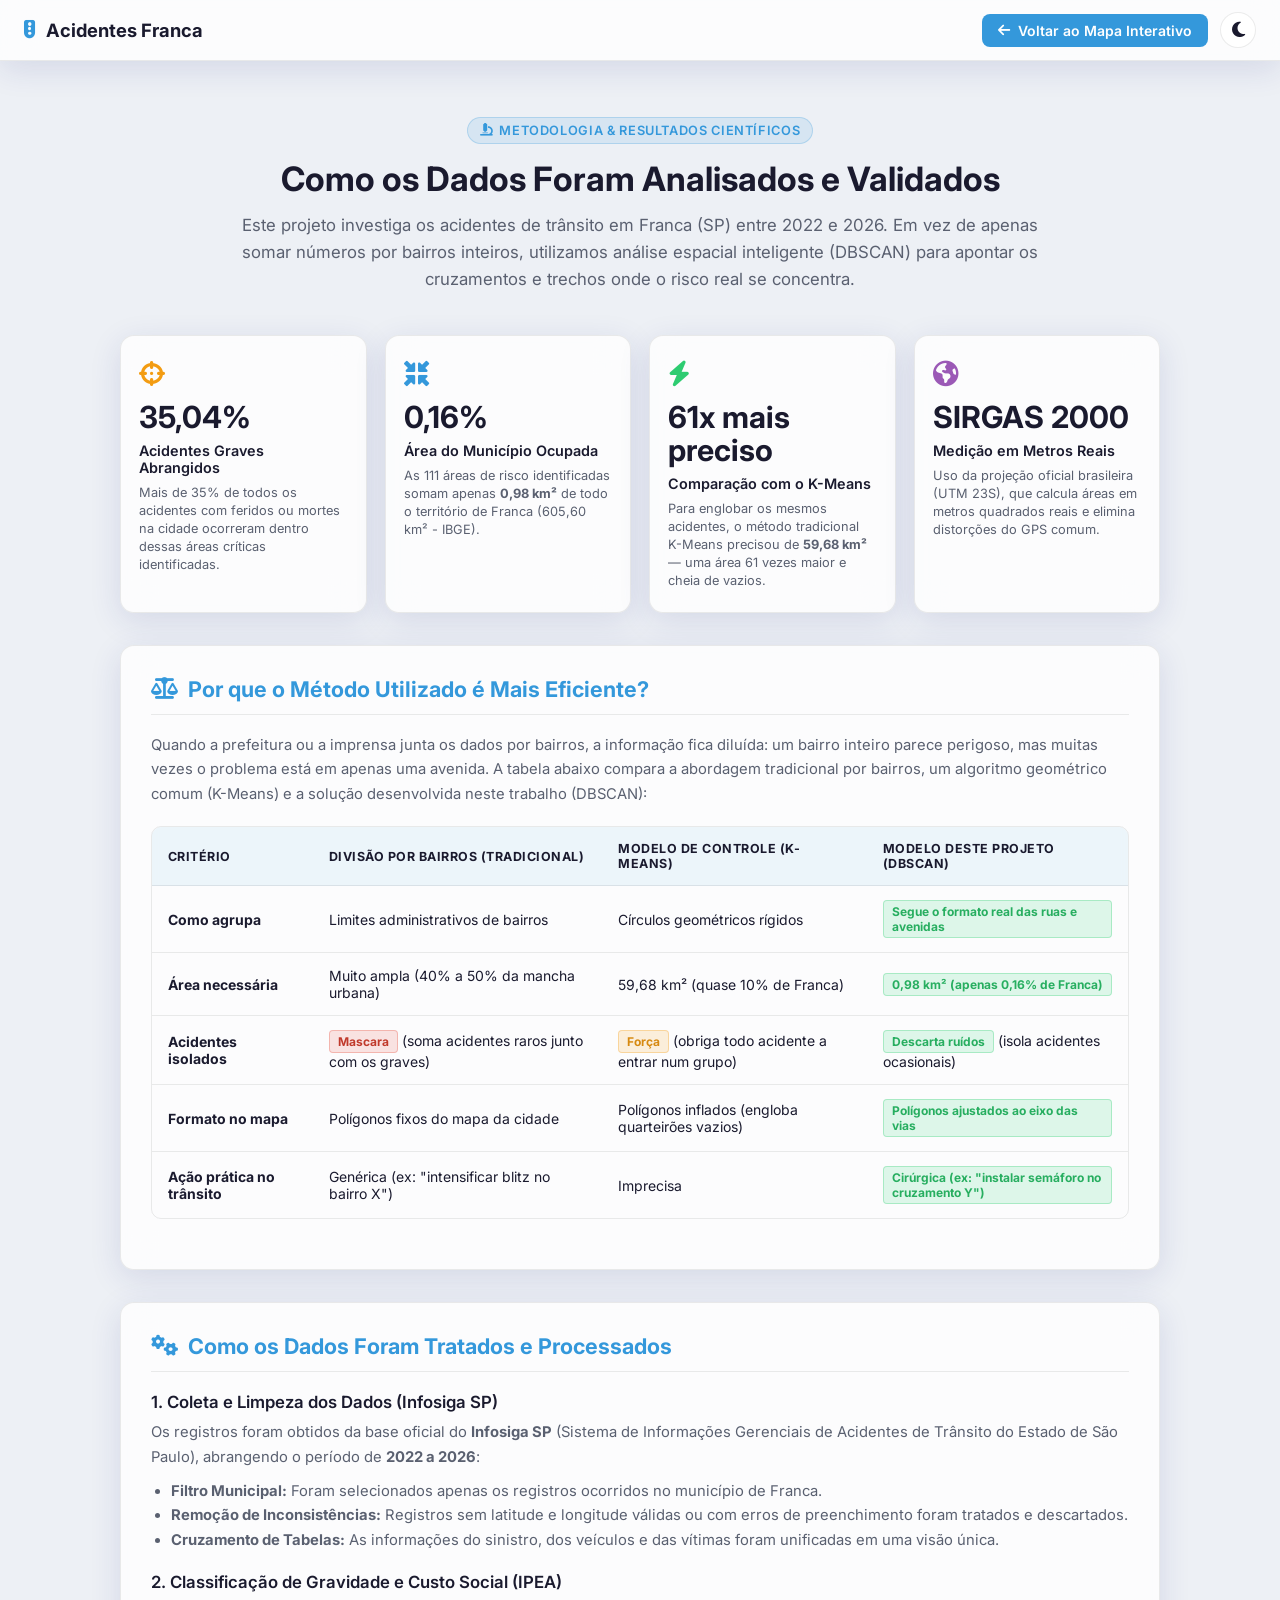
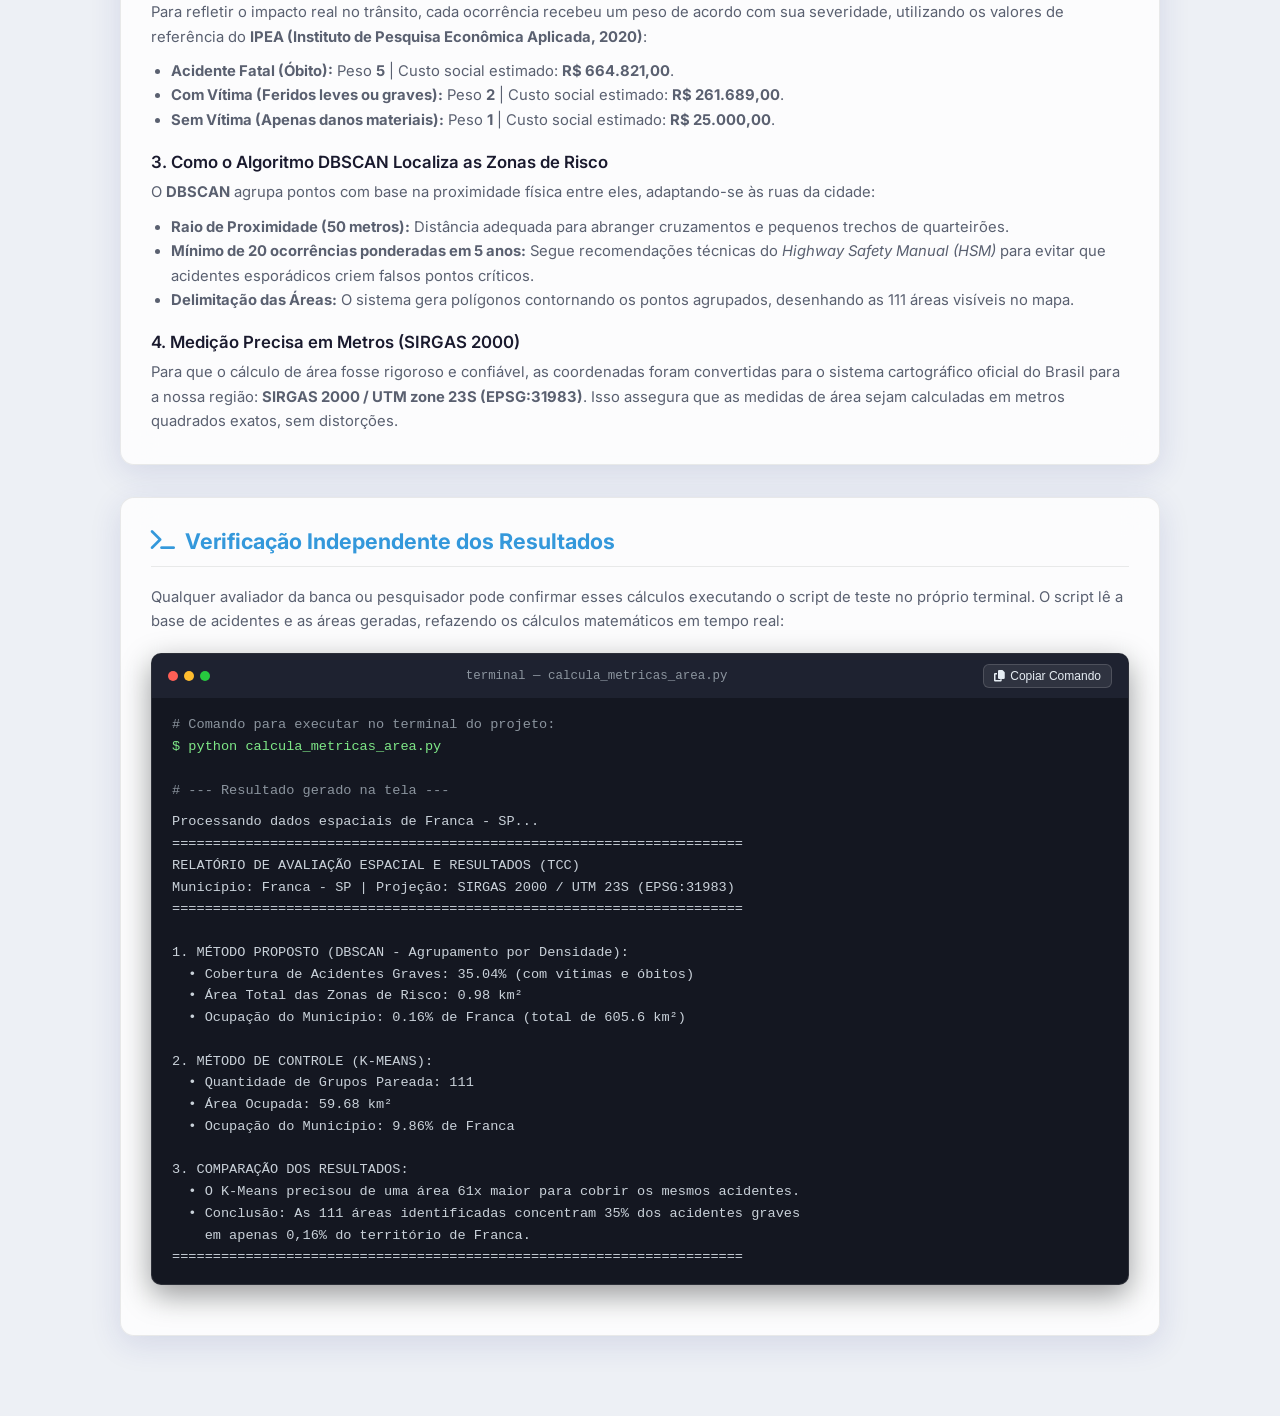
==== metodologia.html @ 02620027 "feat: plataforma completa de mapa de acidentes, metodologia e analise espacial" ====
<!DOCTYPE html>
<html lang="pt-BR" data-theme="light">
<head>
    <meta charset="UTF-8">
    <meta name="viewport" content="width=device-width, initial-scale=1.0">
    <meta name="description" content="Metodologia Científica e Resultados da Plataforma de Mapeamento de Acidentes de Trânsito em Franca, SP.">
    <title>Metodologia & Resultados – Mapa de Acidentes de Franca</title>

    <!-- Google Fonts -->
    <link rel="preconnect" href="https://fonts.googleapis.com">
    <link rel="preconnect" href="https://fonts.gstatic.com" crossorigin>
    <link href="https://fonts.googleapis.com/css2?family=Inter:wght@400;600;700&display=swap" rel="stylesheet">

    <!-- FontAwesome Icons -->
    <link rel="stylesheet" href="https://cdnjs.cloudflare.com/ajax/libs/font-awesome/6.4.0/css/all.min.css">

    <!-- App styles -->
    <link rel="stylesheet" href="style.css">
</head>
<body class="page-metodologia">

    <!-- Navegação Superior -->
    <header class="metodologia-nav">
        <a href="index.html" class="nav-brand">
            <i class="fas fa-traffic-light"></i>
            <span>Acidentes Franca</span>
        </a>

        <div class="nav-actions">
            <a href="index.html" class="btn-nav-voltar">
                <i class="fas fa-arrow-left"></i> Voltar ao Mapa Interativo
            </a>
            <button id="theme-toggle" aria-label="Alternar tema claro/escuro" title="Alternar tema">
                <i class="fas fa-moon" id="theme-icon"></i>
            </button>
        </div>
    </header>

    <!-- Conteúdo Principal -->
    <main class="metodologia-container">

        <!-- Hero -->
        <section class="metodologia-hero">
            <div class="badge">
                <i class="fas fa-microscope"></i> Metodologia & Resultados Científicos
            </div>
            <h1>Como os Dados Foram Analisados e Validados</h1>
            <p>
                Este projeto investiga os acidentes de trânsito em Franca (SP) entre 2022 e 2026. 
                Em vez de apenas somar números por bairros inteiros, utilizamos análise espacial inteligente (DBSCAN) 
                para apontar os cruzamentos e trechos onde o risco real se concentra.
            </p>
        </section>

        <!-- Indicadores Chave (KPI Cards) -->
        <section class="kpi-grid">
            <div class="kpi-card cobertura">
                <div class="kpi-icon"><i class="fas fa-crosshairs"></i></div>
                <div class="kpi-valor">35,04%</div>
                <div class="kpi-rotulo">Acidentes Graves Abrangidos</div>
                <div class="kpi-desc">
                    Mais de 35% de todos os acidentes com feridos ou mortes na cidade ocorreram dentro dessas áreas críticas identificadas.
                </div>
            </div>

            <div class="kpi-card area">
                <div class="kpi-icon"><i class="fas fa-compress-arrows-alt"></i></div>
                <div class="kpi-valor">0,16%</div>
                <div class="kpi-rotulo">Área do Município Ocupada</div>
                <div class="kpi-desc">
                    As 111 áreas de risco identificadas somam apenas <strong>0,98 km²</strong> de todo o território de Franca (605,60 km² - IBGE).
                </div>
            </div>

            <div class="kpi-card fator">
                <div class="kpi-icon"><i class="fas fa-bolt"></i></div>
                <div class="kpi-valor">61x mais preciso</div>
                <div class="kpi-rotulo">Comparação com o K-Means</div>
                <div class="kpi-desc">
                    Para englobar os mesmos acidentes, o método tradicional K-Means precisou de <strong>59,68 km²</strong> — uma área 61 vezes maior e cheia de vazios.
                </div>
            </div>

            <div class="kpi-card datum">
                <div class="kpi-icon"><i class="fas fa-globe-americas"></i></div>
                <div class="kpi-valor">SIRGAS 2000</div>
                <div class="kpi-rotulo">Medição em Metros Reais</div>
                <div class="kpi-desc">
                    Uso da projeção oficial brasileira (UTM 23S), que calcula áreas em metros quadrados reais e elimina distorções do GPS comum.
                </div>
            </div>
        </section>

        <!-- Tabela Comparativa de Abordagens -->
        <section class="secao-conteudo">
            <h2><i class="fas fa-balance-scale"></i> Por que o Método Utilizado é Mais Eficiente?</h2>
            <p>
                Quando a prefeitura ou a imprensa junta os dados por bairros, a informação fica diluída: um bairro inteiro parece perigoso, 
                mas muitas vezes o problema está em apenas uma avenida. A tabela abaixo compara a abordagem tradicional por bairros, 
                um algoritmo geométrico comum (K-Means) e a solução desenvolvida neste trabalho (DBSCAN):
            </p>

            <div class="tabela-wrapper">
                <table class="tabela-cientifica">
                    <thead>
                        <tr>
                            <th>Critério</th>
                            <th>Divisão por Bairros (Tradicional)</th>
                            <th>Modelo de Controle (K-Means)</th>
                            <th>Modelo Deste Projeto (DBSCAN)</th>
                        </tr>
                    </thead>
                    <tbody>
                        <tr>
                            <td><strong>Como agrupa</strong></td>
                            <td>Limites administrativos de bairros</td>
                            <td>Círculos geométricos rígidos</td>
                            <td><span class="tag-destaque dbscan">Segue o formato real das ruas e avenidas</span></td>
                        </tr>
                        <tr>
                            <td><strong>Área necessária</strong></td>
                            <td>Muito ampla (40% a 50% da mancha urbana)</td>
                            <td>59,68 km² (quase 10% de Franca)</td>
                            <td><span class="tag-destaque dbscan">0,98 km² (apenas 0,16% de Franca)</span></td>
                        </tr>
                        <tr>
                            <td><strong>Acidentes isolados</strong></td>
                            <td><span class="tag-destaque bairros">Mascara</span> (soma acidentes raros junto com os graves)</td>
                            <td><span class="tag-destaque kmeans">Força</span> (obriga todo acidente a entrar num grupo)</td>
                            <td><span class="tag-destaque dbscan">Descarta ruídos</span> (isola acidentes ocasionais)</td>
                        </tr>
                        <tr>
                            <td><strong>Formato no mapa</strong></td>
                            <td>Polígonos fixos do mapa da cidade</td>
                            <td>Polígonos inflados (engloba quarteirões vazios)</td>
                            <td><span class="tag-destaque dbscan">Polígonos ajustados ao eixo das vias</span></td>
                        </tr>
                        <tr>
                            <td><strong>Ação prática no trânsito</strong></td>
                            <td>Genérica (ex: "intensificar blitz no bairro X")</td>
                            <td>Imprecisa</td>
                            <td><span class="tag-destaque dbscan">Cirúrgica (ex: "instalar semáforo no cruzamento Y")</span></td>
                        </tr>
                    </tbody>
                </table>
            </div>
        </section>

        <!-- Detalhamento das Etapas Metodológicas -->
        <section class="secao-conteudo">
            <h2><i class="fas fa-cogs"></i> Como os Dados Foram Tratados e Processados</h2>

            <h3>1. Coleta e Limpeza dos Dados (Infosiga SP)</h3>
            <p>
                Os registros foram obtidos da base oficial do <strong>Infosiga SP</strong> (Sistema de Informações Gerenciais de Acidentes de Trânsito do Estado de São Paulo), 
                abrangendo o período de <strong>2022 a 2026</strong>:
            </p>
            <ul>
                <li><strong>Filtro Municipal:</strong> Foram selecionados apenas os registros ocorridos no município de Franca.</li>
                <li><strong>Remoção de Inconsistências:</strong> Registros sem latitude e longitude válidas ou com erros de preenchimento foram tratados e descartados.</li>
                <li><strong>Cruzamento de Tabelas:</strong> As informações do sinistro, dos veículos e das vítimas foram unificadas em uma visão única.</li>
            </ul>

            <h3>2. Classificação de Gravidade e Custo Social (IPEA)</h3>
            <p>
                Para refletir o impacto real no trânsito, cada ocorrência recebeu um peso de acordo com sua severidade, 
                utilizando os valores de referência do <strong>IPEA (Instituto de Pesquisa Econômica Aplicada, 2020)</strong>:
            </p>
            <ul>
                <li><strong>Acidente Fatal (Óbito):</strong> Peso <strong>5</strong> | Custo social estimado: <strong>R$ 664.821,00</strong>.</li>
                <li><strong>Com Vítima (Feridos leves ou graves):</strong> Peso <strong>2</strong> | Custo social estimado: <strong>R$ 261.689,00</strong>.</li>
                <li><strong>Sem Vítima (Apenas danos materiais):</strong> Peso <strong>1</strong> | Custo social estimado: <strong>R$ 25.000,00</strong>.</li>
            </ul>

            <h3>3. Como o Algoritmo DBSCAN Localiza as Zonas de Risco</h3>
            <p>
                O <strong>DBSCAN</strong> agrupa pontos com base na proximidade física entre eles, adaptando-se às ruas da cidade:
            </p>
            <ul>
                <li><strong>Raio de Proximidade (50 metros):</strong> Distância adequada para abranger cruzamentos e pequenos trechos de quarteirões.</li>
                <li><strong>Mínimo de 20 ocorrências ponderadas em 5 anos:</strong> Segue recomendações técnicas do <em>Highway Safety Manual (HSM)</em> para evitar que acidentes esporádicos criem falsos pontos críticos.</li>
                <li><strong>Delimitação das Áreas:</strong> O sistema gera polígonos contornando os pontos agrupados, desenhando as 111 áreas visíveis no mapa.</li>
            </ul>

            <h3>4. Medição Precisa em Metros (SIRGAS 2000)</h3>
            <p>
                Para que o cálculo de área fosse rigoroso e confiável, as coordenadas foram convertidas para o sistema cartográfico 
                oficial do Brasil para a nossa região: <strong>SIRGAS 2000 / UTM zone 23S (EPSG:31983)</strong>. 
                Isso assegura que as medidas de área sejam calculadas em metros quadrados exatos, sem distorções.
            </p>
        </section>

        <!-- Reprodutibilidade Científica e Terminal -->
        <section class="secao-conteudo">
            <h2><i class="fas fa-terminal"></i> Verificação Independente dos Resultados</h2>
            <p>
                Qualquer avaliador da banca ou pesquisador pode confirmar esses cálculos executando o script de teste no próprio terminal. 
                O script lê a base de acidentes e as áreas geradas, refazendo os cálculos matemáticos em tempo real:
            </p>

            <div class="terminal-card">
                <div class="terminal-header">
                    <div class="terminal-dots">
                        <span class="dot-red"></span>
                        <span class="dot-yellow"></span>
                        <span class="dot-green"></span>
                    </div>
                    <div class="terminal-title">terminal — calcula_metricas_area.py</div>
                    <button class="btn-copiar-terminal" onclick="copiarComando()">
                        <i class="fas fa-copy"></i> Copiar Comando
                    </button>
                </div>
                <div class="terminal-body">
                    <span class="comment"># Comando para executar no terminal do projeto:</span><br>
                    <span>$ python calcula_metricas_area.py</span><br><br>
                    <span class="comment"># --- Resultado gerado na tela ---</span><br>
                    <div class="output">
                        Processando dados espaciais de Franca - SP...<br>
                        ======================================================================<br>
                        RELATÓRIO DE AVALIAÇÃO ESPACIAL E RESULTADOS (TCC)<br>
                        Município: Franca - SP | Projeção: SIRGAS 2000 / UTM 23S (EPSG:31983)<br>
                        ======================================================================<br><br>
                        1. MÉTODO PROPOSTO (DBSCAN - Agrupamento por Densidade):<br>
                        &nbsp;&nbsp;• Cobertura de Acidentes Graves: 35.04% (com vítimas e óbitos)<br>
                        &nbsp;&nbsp;• Área Total das Zonas de Risco: 0.98 km²<br>
                        &nbsp;&nbsp;• Ocupação do Município: 0.16% de Franca (total de 605.6 km²)<br><br>
                        2. MÉTODO DE CONTROLE (K-MEANS):<br>
                        &nbsp;&nbsp;• Quantidade de Grupos Pareada: 111<br>
                        &nbsp;&nbsp;• Área Ocupada: 59.68 km²<br>
                        &nbsp;&nbsp;• Ocupação do Município: 9.86% de Franca<br><br>
                        3. COMPARAÇÃO DOS RESULTADOS:<br>
                        &nbsp;&nbsp;• O K-Means precisou de uma área 61x maior para cobrir os mesmos acidentes.<br>
                        &nbsp;&nbsp;• Conclusão: As 111 áreas identificadas concentram 35% dos acidentes graves<br>
                        &nbsp;&nbsp;&nbsp;&nbsp;em apenas 0,16% do território de Franca.<br>
                        ======================================================================
                    </div>
                </div>
            </div>
        </section>

    </main>

    <script>
        // Sincronização e alternância de Tema (Claro / Escuro)
        const html = document.documentElement;
        const btnTema = document.getElementById('theme-toggle');
        const themeIcon = document.getElementById('theme-icon');

        const aplicarTema = (tema) => {
            html.setAttribute('data-theme', tema);
            if (themeIcon) {
                themeIcon.className = (tema === 'dark') ? 'fas fa-sun' : 'fas fa-moon';
            }
        };

        const temaSalvo = localStorage.getItem('theme') || 'light';
        aplicarTema(temaSalvo);

        btnTema.addEventListener('click', () => {
            const estavaDark = html.getAttribute('data-theme') === 'dark';
            const novoTema = estavaDark ? 'light' : 'dark';
            localStorage.setItem('theme', novoTema);
            aplicarTema(novoTema);
        });

        // Copiar comando do terminal
        function copiarComando() {
            const comando = 'python calcula_metricas_area.py';
            navigator.clipboard.writeText(comando).then(() => {
                const btn = document.querySelector('.btn-copiar-terminal');
                btn.innerHTML = '<i class="fas fa-check"></i> Copiado!';
                setTimeout(() => {
                    btn.innerHTML = '<i class="fas fa-copy"></i> Copiar Comando';
                }, 2000);
            });
        }
    </script>
</body>
</html>
---- style.css ----
/* =========================================================
   Mapa de Acidentes – Franca, SP | TCC
   Design: Glassmorphism + Tema Claro/Escuro + Responsivo
   ========================================================= */

/* ------- Google Font Import ------- */
@import url('https://fonts.googleapis.com/css2?family=Inter:wght@400;600;700&display=swap');

/* ------- Reset ------- */
*, *::before, *::after {
    margin: 0;
    padding: 0;
    box-sizing: border-box;
}

/* ------- Design Tokens (Tema Claro) ------- */
:root {
    --bg:          #edf0f5;
    --panel-bg:    rgba(255, 255, 255, 0.80);
    --panel-blur:  16px;
    --text:        #1a1a2e;
    --text-muted:  #5a6070;
    --primary:     #3498db;
    --primary-dk:  #2176ae;
    --fatal:       #e74c3c;
    --vitima:      #f39c12;
    --sem:         #2ecc71;
    --border:      rgba(0, 0, 0, 0.08);
    --shadow:      0 8px 32px rgba(31, 38, 135, 0.12);
    --radius:      14px;
    --transition:  0.3s ease;
}

/* ------- Tema Escuro ------- */
[data-theme="dark"] {
    --bg:         #0f1117;
    --panel-bg:   rgba(22, 24, 35, 0.85);
    --text:       #e8eaf6;
    --text-muted: #9ea3b0;
    --primary:    #4fa3e0;
    --primary-dk: #3498db;
    --border:     rgba(255, 255, 255, 0.08);
    --shadow:     0 8px 32px rgba(0, 0, 0, 0.5);
}

/* ------- Body ------- */
body {
    background: var(--bg);
    color: var(--text);
    font-family: 'Inter', Arial, sans-serif;
    transition: background var(--transition), color var(--transition);
    height: 100dvh;
    overflow: hidden;
}

/* ------- Layout Principal ------- */
.container {
    display: flex;
    height: 100dvh;
    width: 100vw;
    overflow: hidden;
}

/* =========================================================
   PAINEL LATERAL (Glassmorphism)
   ========================================================= */
.painel-filtros {
    width: 300px;
    min-width: 300px;
    background: var(--panel-bg);
    backdrop-filter: blur(var(--panel-blur));
    -webkit-backdrop-filter: blur(var(--panel-blur));
    border-right: 1px solid var(--border);
    box-shadow: var(--shadow);
    padding: 20px 16px;
    display: flex;
    flex-direction: column;
    gap: 14px;
    overflow-y: auto;
    z-index: 1000;
    transition: all var(--transition);
}

.painel-filtros.collapsed {
    margin-left: -300px;
    visibility: hidden;
}

/* Botão Hamburguer flutuante */
.btn-hamburger {
    position: absolute;
    top: 15px;
    left: 315px;
    z-index: 1001;
    background: var(--primary);
    color: #ffffff;
    border: none;
    border-radius: 50%;
    width: 48px;
    height: 48px;
    font-size: 1.25rem;
    cursor: pointer;
    display: flex;
    align-items: center;
    justify-content: center;
    box-shadow: 0 4px 12px rgba(52, 152, 219, 0.4);
    transition: all var(--transition);
}

.btn-hamburger:hover {
    background: var(--primary-dk);
    color: #ffffff;
    transform: scale(1.1);
}

.painel-filtros.collapsed + .btn-hamburger {
    left: 15px;
}

/* Scrollbar fina no painel */
.painel-filtros::-webkit-scrollbar { width: 4px; }
.painel-filtros::-webkit-scrollbar-track { background: transparent; }
.painel-filtros::-webkit-scrollbar-thumb { background: var(--primary); border-radius: 2px; }

/* ------- Cabeçalho do painel ------- */
.painel-header {
    display: flex;
    align-items: center;
    justify-content: space-between;
    margin-bottom: 4px;
}

.painel-titulo {
    font-size: 1rem;
    font-weight: 700;
    color: var(--text);
    line-height: 1.3;
}

#theme-toggle {
    background: var(--panel-bg);
    color: var(--text);
    border: 1px solid var(--border);
    border-radius: 50%;
    width: 36px;
    height: 36px;
    font-size: 1.1rem;
    cursor: pointer;
    display: flex;
    align-items: center;
    justify-content: center;
    transition: background var(--transition), color var(--transition), transform 0.2s;
    flex-shrink: 0;
}
#theme-toggle:hover { transform: scale(1.12); }

/* ------- Título de seção ------- */
.painel-filtros h2 {
    font-size: 0.75rem;
    font-weight: 700;
    letter-spacing: 0.08em;
    text-transform: uppercase;
    color: var(--primary);
    border-bottom: 2px solid var(--primary);
    padding-bottom: 6px;
}

/* ------- Grupos de filtro ------- */
.grupo-filtro {
    display: flex;
    flex-direction: column;
    gap: 5px;
}

.grupo-filtro label {
    font-weight: 600;
    font-size: 0.875rem; /* Aumentado para melhor legibilidade */
    color: var(--text-muted);
}

.grupo-filtro select {
    padding: 8px 10px;
    border: 1.5px solid var(--border);
    border-radius: 8px;
    font-size: 0.9rem;
    background: var(--panel-bg);
    color: var(--text);
    appearance: none;
    background-image: url("data:image/svg+xml,%3Csvg xmlns='http://www.w3.org/2000/svg' width='12' height='12' viewBox='0 0 12 12'%3E%3Cpath fill='%233498db' d='M6 8L1 3h10z'/%3E%3C/svg%3E");
    background-repeat: no-repeat;
    background-position: right 10px center;
    padding-right: 28px;
    cursor: pointer;
    transition: border-color var(--transition), box-shadow var(--transition);
}
.grupo-filtro select:focus {
    outline: none;
    border-color: var(--primary);
    box-shadow: 0 0 0 3px rgba(52, 152, 219, 0.2);
}

/* Label com checkbox */
.label-checkbox {
    display: flex;
    align-items: center;
    gap: 8px;
    font-weight: 600;
    font-size: 0.85rem;
    color: var(--text-muted);
    cursor: pointer;
}
.label-checkbox input[type="checkbox"] {
    width: 16px;
    height: 16px;
    accent-color: var(--primary);
    cursor: pointer;
}

/* ------- Botões de Ação ------- */
.acoes-filtros {
    display: flex;
    gap: 8px;
    margin-top: 4px;
}

#btn-aplicar-filtros {
    flex: 2;
    background: linear-gradient(135deg, var(--primary), var(--primary-dk));
    color: #fff;
    border: none;
    padding: 11px;
    font-size: 0.9rem;
    font-weight: 700;
    border-radius: 8px;
    cursor: pointer;
    letter-spacing: 0.03em;
    box-shadow: 0 4px 12px rgba(52, 152, 219, 0.35);
    transition: opacity var(--transition), transform 0.15s;
    display: flex;
    align-items: center;
    justify-content: center;
    gap: 6px;
}
#btn-aplicar-filtros:hover  { opacity: 0.92; }
#btn-aplicar-filtros:active { transform: scale(0.97); }

.btn-secundario {
    flex: 1;
    background: transparent;
    color: var(--text);
    border: 1.5px solid var(--border);
    padding: 11px;
    font-size: 0.85rem;
    font-weight: 600;
    border-radius: 8px;
    cursor: pointer;
    transition: all var(--transition);
    display: flex;
    align-items: center;
    justify-content: center;
    gap: 6px;
}
.btn-secundario:hover {
    background: var(--border);
}
.btn-secundario:active { transform: scale(0.97); }

.btn-exportar {
    width: 100%;
    margin-top: -5px;
    font-size: 0.85rem;
}

/* ------- Botão Texto (Header) ------- */
.header-actions {
    display: flex;
    justify-content: flex-start;
    margin-top: -5px;
    margin-bottom: 5px;
}

.btn-metodologia {
    background: rgba(52, 152, 219, 0.12);
    color: var(--primary);
    border: 1px solid rgba(52, 152, 219, 0.3);
    border-radius: 8px;
    font-size: 0.8rem;
    font-weight: 600;
    text-decoration: none;
    display: inline-flex;
    align-items: center;
    gap: 6px;
    padding: 6px 12px;
    transition: all var(--transition);
}
.btn-metodologia:hover {
    background: var(--primary);
    color: #ffffff;
    transform: translateY(-1px);
    box-shadow: 0 4px 12px rgba(52, 152, 219, 0.3);
}

/* ------- Contador e Métricas ------- */
.contador {
    text-align: center;
    font-size: 0.8rem;
    color: var(--text-muted);
    background: var(--border);
    border-radius: 6px;
    padding: 6px;
}

.spacer {
    flex-grow: 1;
}

.metricas-discretas {
    font-size: 0.7rem;
    text-align: center;
    opacity: 0.4;
    font-weight: 400;
    margin-top: 10px;
    padding-top: 10px;
    border-top: 1px dashed var(--border);
    color: var(--text-muted);
}

/* ------- Gráfico ------- */
#chart-container {
    width: 100%;
    padding: 6px 0 0;
    flex-shrink: 0;
}

/* =========================================================
   TILES DO MAPA – filtro escuro via CSS (sem API key)
   Inverte as cores do OSM e aplica rotação de matiz para
   criar um mapa de fundo escuro de forma gratuita.
   ========================================================= */
.tile-escuro {
    filter: invert(100%) hue-rotate(180deg) brightness(90%) contrast(88%) saturate(0.8);
}

/* Mapa */
#mapa {
    flex: 1;
    height: 100%;
    z-index: 1;
}

/* =========================================================
   POPUP CUSTOMIZADO (Infosiga style)
   O conteúdo do popup usa cores inline explícitas no JS.
   Aqui garantimos que o wrapper do Leaflet não sobreponha.
   ========================================================= */
.custom-popup-infosiga .leaflet-popup-content-wrapper {
    padding: 0;
    overflow: hidden;
    border-radius: 12px;
    box-shadow: 0 8px 24px rgba(0,0,0,0.18);
    background: transparent;  /* deixa o div interno controlar a cor */
    border: none;
}

.custom-popup-infosiga .leaflet-popup-content {
    margin: 0;
    line-height: 1.5;
}

/* Seta do popup – tema claro */
.custom-popup-infosiga .leaflet-popup-tip {
    background: #ffffff;
}

/* Seta do popup – tema escuro */
[data-theme="dark"] .custom-popup-infosiga .leaflet-popup-tip {
    background: #1e2030;
}

/* Botão X de fechar popup */
.custom-popup-infosiga .leaflet-popup-close-button {
    color: #fff !important;
    font-size: 18px;
    right: 6px !important;
    top: 6px !important;
}

/* =========================================================
   PÁGINA DEDICADA: METODOLOGIA & BENCHMARK CIENTÍFICO
   ========================================================= */
body.page-metodologia {
    overflow-y: auto !important;
    height: auto !important;
    min-height: 100vh;
}

.metodologia-nav {
    position: sticky;
    top: 0;
    z-index: 1000;
    background: var(--panel-bg);
    backdrop-filter: blur(var(--panel-blur));
    -webkit-backdrop-filter: blur(var(--panel-blur));
    border-bottom: 1px solid var(--border);
    box-shadow: var(--shadow);
    padding: 12px 24px;
    display: flex;
    align-items: center;
    justify-content: space-between;
}

.nav-brand {
    font-size: 1.15rem;
    font-weight: 700;
    color: var(--text);
    display: flex;
    align-items: center;
    gap: 10px;
    text-decoration: none;
}

.nav-brand i {
    color: var(--primary);
}

.nav-actions {
    display: flex;
    align-items: center;
    gap: 12px;
}

.btn-nav-voltar {
    display: inline-flex;
    align-items: center;
    gap: 8px;
    padding: 8px 16px;
    background: var(--primary);
    color: #ffffff;
    border-radius: 8px;
    font-size: 0.875rem;
    font-weight: 600;
    text-decoration: none;
    transition: all var(--transition);
}

.btn-nav-voltar:hover {
    background: var(--primary-dk);
    transform: translateY(-1px);
    box-shadow: 0 4px 12px rgba(52, 152, 219, 0.35);
}

.metodologia-container {
    max-width: 1080px;
    margin: 0 auto;
    padding: 36px 20px 80px 20px;
    display: flex;
    flex-direction: column;
    gap: 32px;
}

/* Hero */
.metodologia-hero {
    text-align: center;
    padding: 20px 0 10px 0;
}

.metodologia-hero .badge {
    display: inline-flex;
    align-items: center;
    gap: 6px;
    padding: 5px 12px;
    background: rgba(52, 152, 219, 0.12);
    color: var(--primary);
    border: 1px solid rgba(52, 152, 219, 0.25);
    border-radius: 20px;
    font-size: 0.8rem;
    font-weight: 600;
    margin-bottom: 14px;
    text-transform: uppercase;
    letter-spacing: 0.05em;
}

.metodologia-hero h1 {
    font-size: 2.1rem;
    font-weight: 700;
    color: var(--text);
    margin-bottom: 12px;
    line-height: 1.25;
}

.metodologia-hero p {
    font-size: 1.05rem;
    color: var(--text-muted);
    max-width: 800px;
    margin: 0 auto;
    line-height: 1.6;
}

/* Grid de KPIs */
.kpi-grid {
    display: grid;
    grid-template-columns: repeat(auto-fit, minmax(230px, 1fr));
    gap: 18px;
}

.kpi-card {
    background: var(--panel-bg);
    backdrop-filter: blur(var(--panel-blur));
    border: 1px solid var(--border);
    border-radius: var(--radius);
    padding: 22px 18px;
    box-shadow: var(--shadow);
    display: flex;
    flex-direction: column;
    gap: 8px;
    position: relative;
    overflow: hidden;
    transition: transform var(--transition), box-shadow var(--transition);
}

.kpi-card:hover {
    transform: translateY(-3px);
    box-shadow: 0 12px 32px rgba(52, 152, 219, 0.15);
}

.kpi-icon {
    font-size: 1.6rem;
    margin-bottom: 4px;
}

.kpi-card.cobertura .kpi-icon { color: var(--vitima); }
.kpi-card.area .kpi-icon { color: var(--primary); }
.kpi-card.fator .kpi-icon { color: var(--sem); }
.kpi-card.datum .kpi-icon { color: #9b59b6; }

.kpi-valor {
    font-size: 1.9rem;
    font-weight: 700;
    color: var(--text);
    line-height: 1.1;
}

.kpi-rotulo {
    font-size: 0.9rem;
    font-weight: 600;
    color: var(--text);
}

.kpi-desc {
    font-size: 0.8rem;
    color: var(--text-muted);
    line-height: 1.4;
}

/* Seções de Conteúdo */
.secao-conteudo {
    background: var(--panel-bg);
    backdrop-filter: blur(var(--panel-blur));
    border: 1px solid var(--border);
    border-radius: var(--radius);
    padding: 30px;
    box-shadow: var(--shadow);
}

.secao-conteudo h2 {
    font-size: 1.35rem;
    font-weight: 700;
    color: var(--primary);
    margin-bottom: 18px;
    display: flex;
    align-items: center;
    gap: 10px;
    border-bottom: 1px solid var(--border);
    padding-bottom: 12px;
}

.secao-conteudo h3 {
    font-size: 1.05rem;
    font-weight: 600;
    color: var(--text);
    margin-top: 20px;
    margin-bottom: 8px;
}

.secao-conteudo p, .secao-conteudo li {
    font-size: 0.925rem;
    color: var(--text-muted);
    line-height: 1.65;
}

.secao-conteudo ul {
    padding-left: 20px;
    margin: 10px 0;
}

/* Tabela Comparativa */
.tabela-wrapper {
    overflow-x: auto;
    margin: 20px 0;
    border-radius: 10px;
    border: 1px solid var(--border);
}

.tabela-cientifica {
    width: 100%;
    border-collapse: collapse;
    font-size: 0.875rem;
    text-align: left;
}

.tabela-cientifica th, .tabela-cientifica td {
    padding: 14px 16px;
    border-bottom: 1px solid var(--border);
}

.tabela-cientifica th {
    background: rgba(52, 152, 219, 0.08);
    color: var(--text);
    font-weight: 700;
    text-transform: uppercase;
    font-size: 0.78rem;
    letter-spacing: 0.04em;
}

.tabela-cientifica tr:last-child td {
    border-bottom: none;
}

.tabela-cientifica tr:hover td {
    background: rgba(52, 152, 219, 0.04);
}

.tag-destaque {
    display: inline-block;
    padding: 3px 8px;
    border-radius: 4px;
    font-size: 0.75rem;
    font-weight: 700;
}

.tag-destaque.dbscan {
    background: rgba(46, 204, 113, 0.15);
    color: #27ae60;
    border: 1px solid rgba(46, 204, 113, 0.3);
}

.tag-destaque.kmeans {
    background: rgba(243, 156, 18, 0.15);
    color: #d68910;
    border: 1px solid rgba(243, 156, 18, 0.3);
}

.tag-destaque.bairros {
    background: rgba(231, 76, 60, 0.15);
    color: #c0392b;
    border: 1px solid rgba(231, 76, 60, 0.3);
}

/* Terminal de Auditoria */
.terminal-card {
    background: #141721;
    border: 1px solid rgba(255, 255, 255, 0.1);
    border-radius: 10px;
    overflow: hidden;
    margin: 20px 0;
    box-shadow: 0 10px 30px rgba(0, 0, 0, 0.4);
}

.terminal-header {
    background: #1e2230;
    padding: 10px 16px;
    display: flex;
    align-items: center;
    justify-content: space-between;
}

.terminal-dots {
    display: flex;
    gap: 6px;
}

.terminal-dots span {
    width: 10px;
    height: 10px;
    border-radius: 50%;
    display: inline-block;
}

.dot-red { background: #ff5f56; }
.dot-yellow { background: #ffbd2e; }
.dot-green { background: #27c93f; }

.terminal-title {
    font-family: monospace;
    font-size: 0.78rem;
    color: #8b949e;
}

.btn-copiar-terminal {
    background: rgba(255, 255, 255, 0.08);
    border: 1px solid rgba(255, 255, 255, 0.15);
    color: #e6edf3;
    padding: 4px 10px;
    border-radius: 6px;
    font-size: 0.75rem;
    cursor: pointer;
    display: flex;
    align-items: center;
    gap: 5px;
    transition: all 0.2s;
}

.btn-copiar-terminal:hover {
    background: var(--primary);
    border-color: var(--primary);
}

.terminal-body {
    padding: 16px 20px;
    font-family: 'Courier New', Courier, monospace;
    font-size: 0.85rem;
    line-height: 1.6;
    color: #7ee787;
    overflow-x: auto;
}

.terminal-body .comment {
    color: #8b949e;
}

.terminal-body .output {
    color: #c9d1d9;
    margin-top: 10px;
}

/* =========================================================
   RESPONSIVIDADE (Mobile-first)
   ========================================================= */
@media (max-width: 768px) {
    .container {
        flex-direction: column-reverse;
    }

    .painel-filtros {
        width: 100%;
        max-height: 42dvh;
        border-right: none;
        border-top: 1px solid var(--border);
        border-radius: 0;
        overflow-y: auto;
    }

    #mapa {
        flex: 1;
        height: 58dvh;
        width: 100%;
    }
}

/* =========================================================
   TOOLTIP CUSTOMIZADO (Instantâneo)
   ========================================================= */
.tooltip-container {
    position: relative;
    display: inline-block;
}

.tooltip-container .tooltip-text {
    visibility: hidden;
    width: 200px;
    background-color: var(--panel-bg);
    color: var(--text);
    text-align: center;
    border-radius: 8px;
    padding: 8px;
    position: absolute;
    z-index: 1005;
    bottom: 125%;
    left: 50%;
    transform: translateX(-50%);
    opacity: 0;
    transition: opacity 0.1s ease-in-out;
    border: 1px solid var(--border);
    box-shadow: var(--shadow);
    font-size: 0.75rem;
    font-weight: 500;
    backdrop-filter: blur(var(--panel-blur));
    -webkit-backdrop-filter: blur(var(--panel-blur));
    pointer-events: none;
}

/* Seta do tooltip */
.tooltip-container .tooltip-text::after {
    content: "";
    position: absolute;
    top: 100%;
    left: 50%;
    margin-left: -5px;
    border-width: 5px;
    border-style: solid;
    border-color: var(--border) transparent transparent transparent;
}

.tooltip-container:hover .tooltip-text {
    visibility: visible;
    opacity: 1;
}
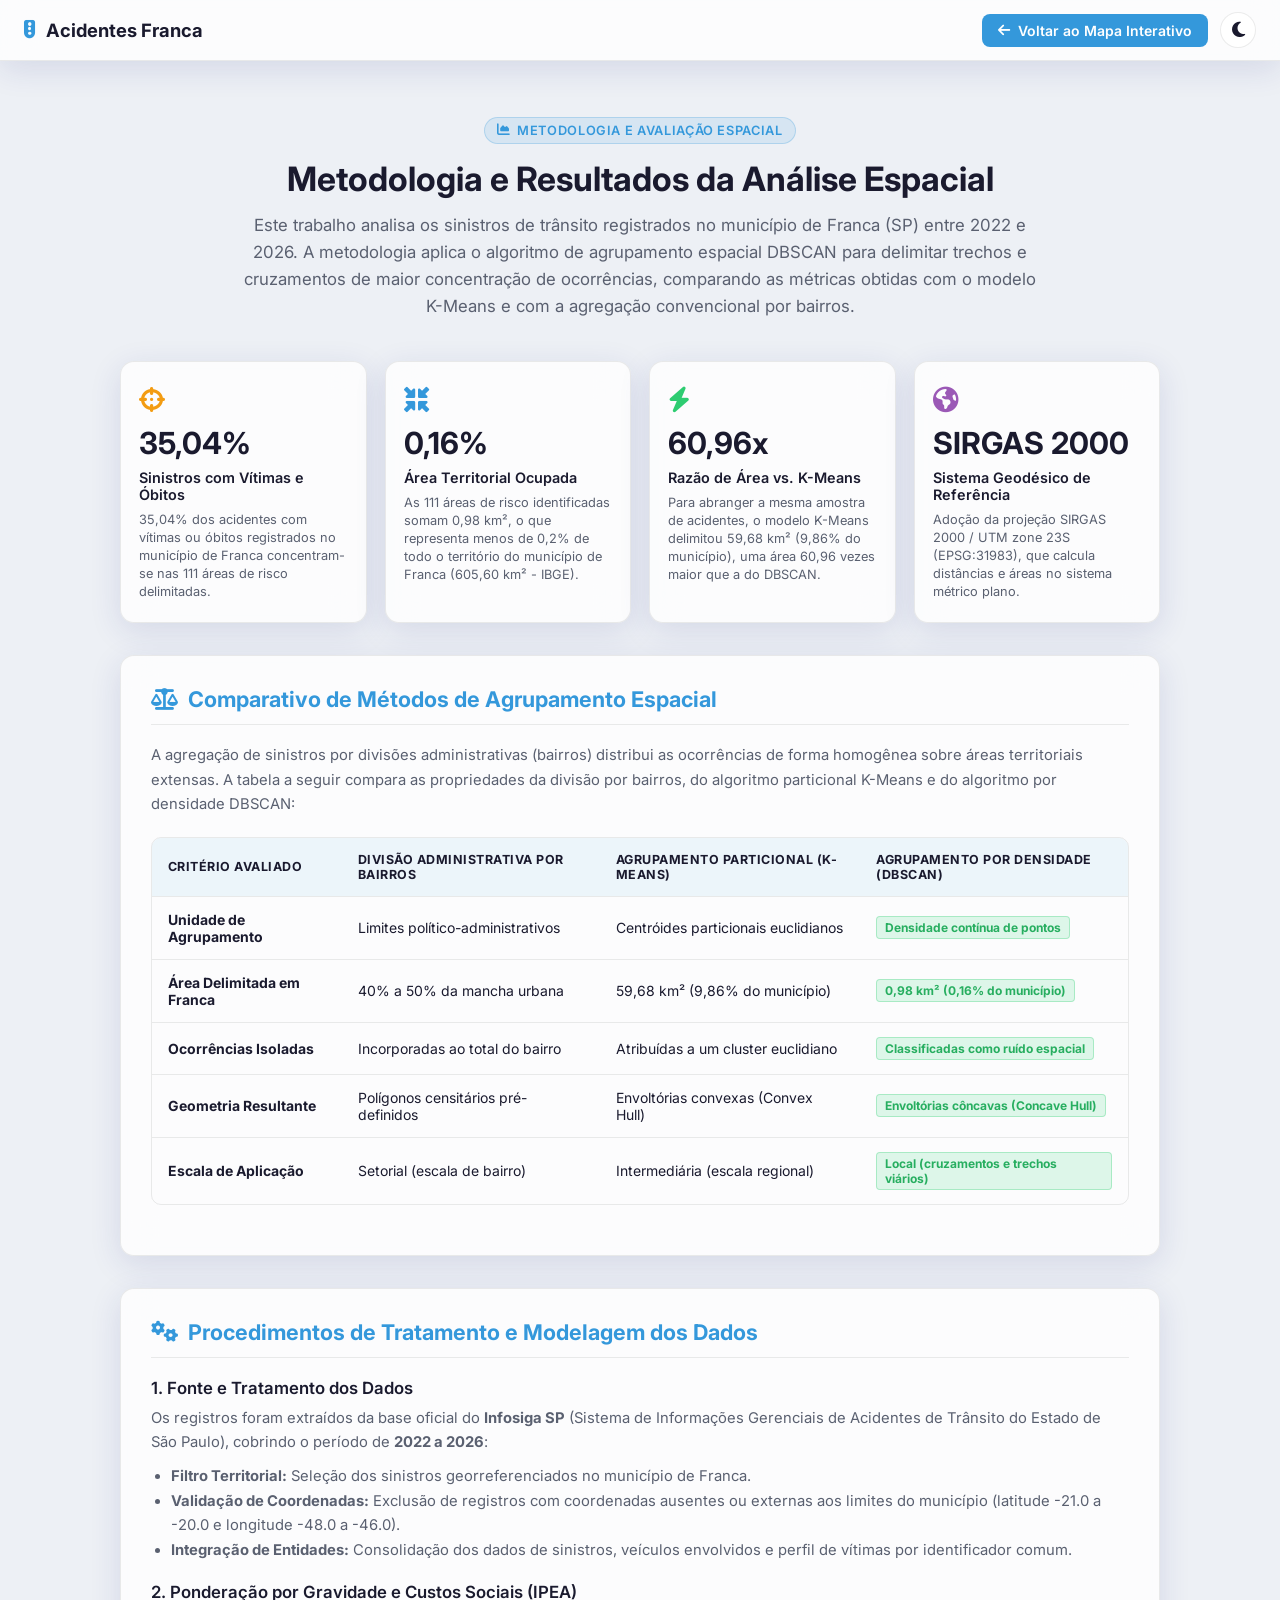
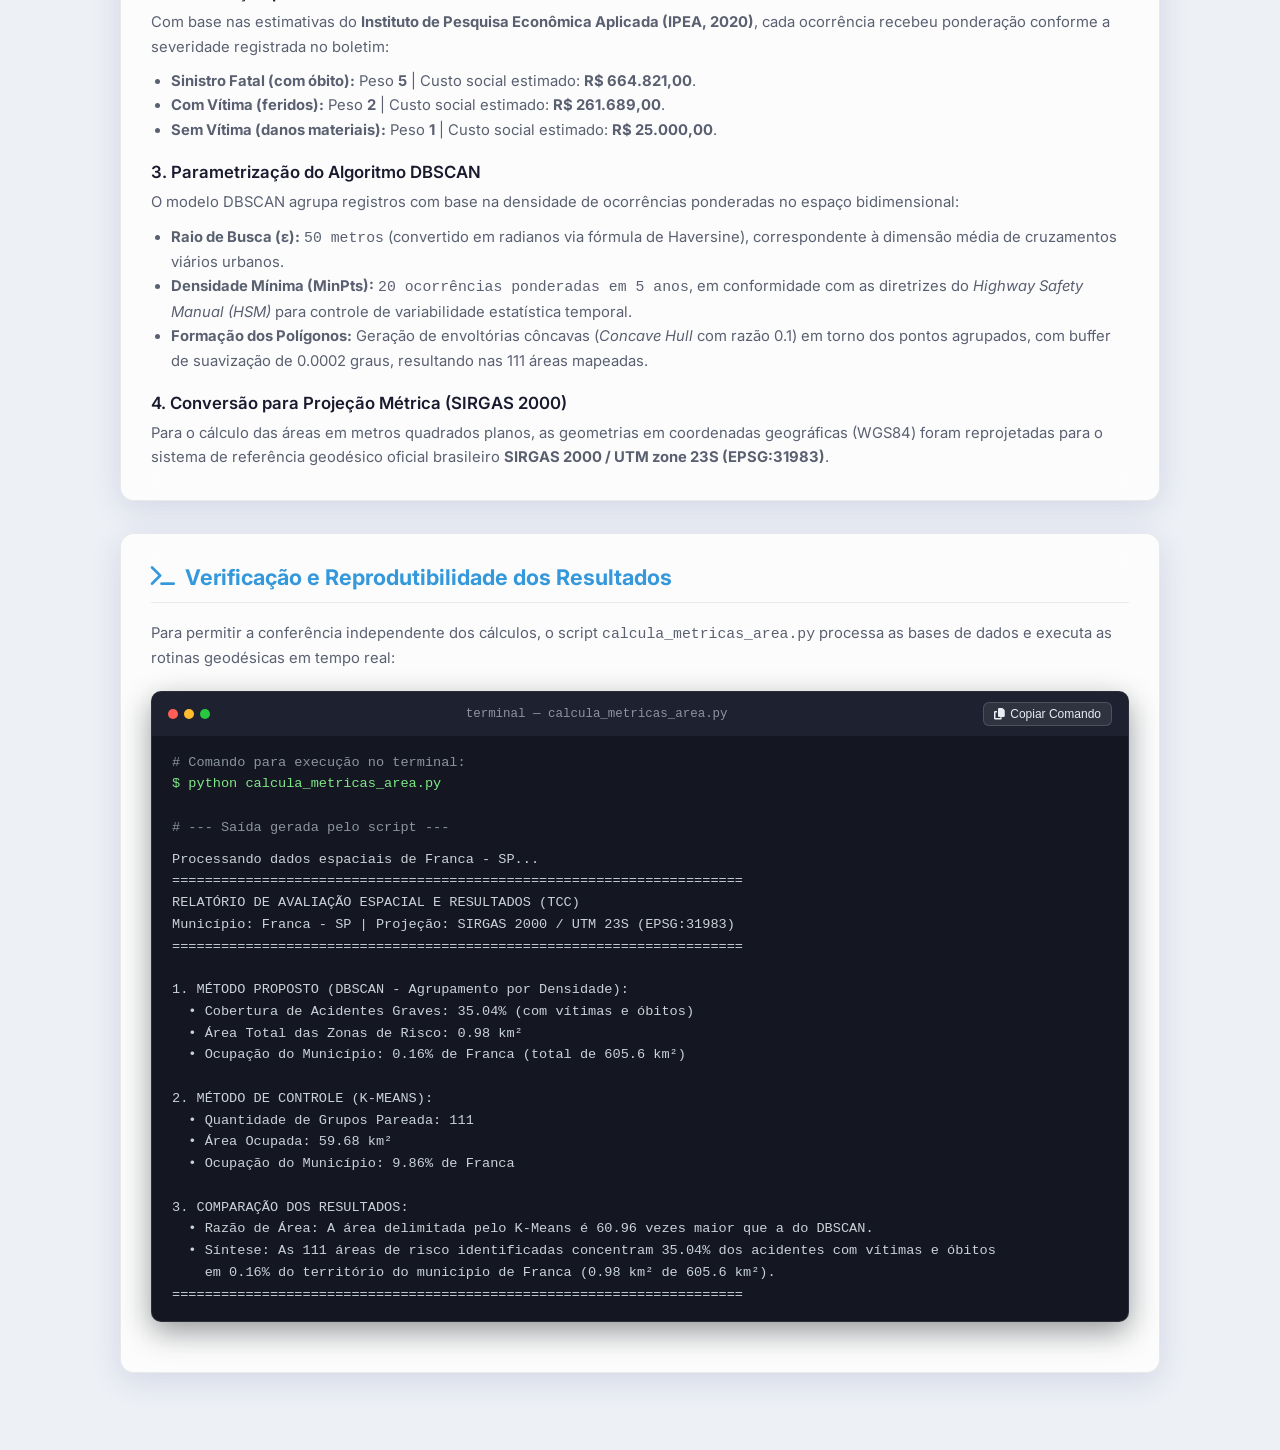
==== commit 98b55649: "refactor: eliminacao de juizos de valor e neutralizacao academica dos textos" ====
--- a/metodologia.html
+++ b/metodologia.html
@@ -42,13 +42,13 @@
         <!-- Hero -->
         <section class="metodologia-hero">
             <div class="badge">
-                <i class="fas fa-microscope"></i> Metodologia & Resultados Científicos
-            </div>
-            <h1>Como os Dados Foram Analisados e Validados</h1>
-            <p>
-                Este projeto investiga os acidentes de trânsito em Franca (SP) entre 2022 e 2026. 
-                Em vez de apenas somar números por bairros inteiros, utilizamos análise espacial inteligente (DBSCAN) 
-                para apontar os cruzamentos e trechos onde o risco real se concentra.
+                <i class="fas fa-chart-area"></i> Metodologia e Avaliação Espacial
+            </div>
+            <h1>Metodologia e Resultados da Análise Espacial</h1>
+            <p>
+                Este trabalho analisa os sinistros de trânsito registrados no município de Franca (SP) entre 2022 e 2026. 
+                A metodologia aplica o algoritmo de agrupamento espacial DBSCAN para delimitar trechos e cruzamentos de maior concentração de ocorrências, 
+                comparando as métricas obtidas com o modelo K-Means e com a agregação convencional por bairros.
             </p>
         </section>
 
@@ -57,89 +57,88 @@
             <div class="kpi-card cobertura">
                 <div class="kpi-icon"><i class="fas fa-crosshairs"></i></div>
                 <div class="kpi-valor">35,04%</div>
-                <div class="kpi-rotulo">Acidentes Graves Abrangidos</div>
-                <div class="kpi-desc">
-                    Mais de 35% de todos os acidentes com feridos ou mortes na cidade ocorreram dentro dessas áreas críticas identificadas.
+                <div class="kpi-rotulo">Sinistros com Vítimas e Óbitos</div>
+                <div class="kpi-desc">
+                    35,04% dos acidentes com vítimas ou óbitos registrados no município de Franca concentram-se nas 111 áreas de risco delimitadas.
                 </div>
             </div>
 
             <div class="kpi-card area">
                 <div class="kpi-icon"><i class="fas fa-compress-arrows-alt"></i></div>
                 <div class="kpi-valor">0,16%</div>
-                <div class="kpi-rotulo">Área do Município Ocupada</div>
-                <div class="kpi-desc">
-                    As 111 áreas de risco identificadas somam apenas <strong>0,98 km²</strong> de todo o território de Franca (605,60 km² - IBGE).
+                <div class="kpi-rotulo">Área Territorial Ocupada</div>
+                <div class="kpi-desc">
+                    As 111 áreas de risco identificadas somam 0,98 km², o que representa menos de 0,2% de todo o território do município de Franca (605,60 km² - IBGE).
                 </div>
             </div>
 
             <div class="kpi-card fator">
                 <div class="kpi-icon"><i class="fas fa-bolt"></i></div>
-                <div class="kpi-valor">61x mais preciso</div>
-                <div class="kpi-rotulo">Comparação com o K-Means</div>
-                <div class="kpi-desc">
-                    Para englobar os mesmos acidentes, o método tradicional K-Means precisou de <strong>59,68 km²</strong> — uma área 61 vezes maior e cheia de vazios.
+                <div class="kpi-valor">60,96x</div>
+                <div class="kpi-rotulo">Razão de Área vs. K-Means</div>
+                <div class="kpi-desc">
+                    Para abranger a mesma amostra de acidentes, o modelo K-Means delimitou 59,68 km² (9,86% do município), uma área 60,96 vezes maior que a do DBSCAN.
                 </div>
             </div>
 
             <div class="kpi-card datum">
                 <div class="kpi-icon"><i class="fas fa-globe-americas"></i></div>
                 <div class="kpi-valor">SIRGAS 2000</div>
-                <div class="kpi-rotulo">Medição em Metros Reais</div>
-                <div class="kpi-desc">
-                    Uso da projeção oficial brasileira (UTM 23S), que calcula áreas em metros quadrados reais e elimina distorções do GPS comum.
+                <div class="kpi-rotulo">Sistema Geodésico de Referência</div>
+                <div class="kpi-desc">
+                    Adoção da projeção SIRGAS 2000 / UTM zone 23S (EPSG:31983), que calcula distâncias e áreas no sistema métrico plano.
                 </div>
             </div>
         </section>
 
         <!-- Tabela Comparativa de Abordagens -->
         <section class="secao-conteudo">
-            <h2><i class="fas fa-balance-scale"></i> Por que o Método Utilizado é Mais Eficiente?</h2>
-            <p>
-                Quando a prefeitura ou a imprensa junta os dados por bairros, a informação fica diluída: um bairro inteiro parece perigoso, 
-                mas muitas vezes o problema está em apenas uma avenida. A tabela abaixo compara a abordagem tradicional por bairros, 
-                um algoritmo geométrico comum (K-Means) e a solução desenvolvida neste trabalho (DBSCAN):
+            <h2><i class="fas fa-balance-scale"></i> Comparativo de Métodos de Agrupamento Espacial</h2>
+            <p>
+                A agregação de sinistros por divisões administrativas (bairros) distribui as ocorrências de forma homogênea sobre áreas territoriais extensas. 
+                A tabela a seguir compara as propriedades da divisão por bairros, do algoritmo particional K-Means e do algoritmo por densidade DBSCAN:
             </p>
 
             <div class="tabela-wrapper">
                 <table class="tabela-cientifica">
                     <thead>
                         <tr>
-                            <th>Critério</th>
-                            <th>Divisão por Bairros (Tradicional)</th>
-                            <th>Modelo de Controle (K-Means)</th>
-                            <th>Modelo Deste Projeto (DBSCAN)</th>
+                            <th>Critério Avaliado</th>
+                            <th>Divisão Administrativa por Bairros</th>
+                            <th>Agrupamento Particional (K-Means)</th>
+                            <th>Agrupamento por Densidade (DBSCAN)</th>
                         </tr>
                     </thead>
                     <tbody>
                         <tr>
-                            <td><strong>Como agrupa</strong></td>
-                            <td>Limites administrativos de bairros</td>
-                            <td>Círculos geométricos rígidos</td>
-                            <td><span class="tag-destaque dbscan">Segue o formato real das ruas e avenidas</span></td>
-                        </tr>
-                        <tr>
-                            <td><strong>Área necessária</strong></td>
-                            <td>Muito ampla (40% a 50% da mancha urbana)</td>
-                            <td>59,68 km² (quase 10% de Franca)</td>
-                            <td><span class="tag-destaque dbscan">0,98 km² (apenas 0,16% de Franca)</span></td>
-                        </tr>
-                        <tr>
-                            <td><strong>Acidentes isolados</strong></td>
-                            <td><span class="tag-destaque bairros">Mascara</span> (soma acidentes raros junto com os graves)</td>
-                            <td><span class="tag-destaque kmeans">Força</span> (obriga todo acidente a entrar num grupo)</td>
-                            <td><span class="tag-destaque dbscan">Descarta ruídos</span> (isola acidentes ocasionais)</td>
-                        </tr>
-                        <tr>
-                            <td><strong>Formato no mapa</strong></td>
-                            <td>Polígonos fixos do mapa da cidade</td>
-                            <td>Polígonos inflados (engloba quarteirões vazios)</td>
-                            <td><span class="tag-destaque dbscan">Polígonos ajustados ao eixo das vias</span></td>
-                        </tr>
-                        <tr>
-                            <td><strong>Ação prática no trânsito</strong></td>
-                            <td>Genérica (ex: "intensificar blitz no bairro X")</td>
-                            <td>Imprecisa</td>
-                            <td><span class="tag-destaque dbscan">Cirúrgica (ex: "instalar semáforo no cruzamento Y")</span></td>
+                            <td><strong>Unidade de Agrupamento</strong></td>
+                            <td>Limites político-administrativos</td>
+                            <td>Centróides particionais euclidianos</td>
+                            <td><span class="tag-destaque dbscan">Densidade contínua de pontos</span></td>
+                        </tr>
+                        <tr>
+                            <td><strong>Área Delimitada em Franca</strong></td>
+                            <td>40% a 50% da mancha urbana</td>
+                            <td>59,68 km² (9,86% do município)</td>
+                            <td><span class="tag-destaque dbscan">0,98 km² (0,16% do município)</span></td>
+                        </tr>
+                        <tr>
+                            <td><strong>Ocorrências Isoladas</strong></td>
+                            <td>Incorporadas ao total do bairro</td>
+                            <td>Atribuídas a um cluster euclidiano</td>
+                            <td><span class="tag-destaque dbscan">Classificadas como ruído espacial</span></td>
+                        </tr>
+                        <tr>
+                            <td><strong>Geometria Resultante</strong></td>
+                            <td>Polígonos censitários pré-definidos</td>
+                            <td>Envoltórias convexas (Convex Hull)</td>
+                            <td><span class="tag-destaque dbscan">Envoltórias côncavas (Concave Hull)</span></td>
+                        </tr>
+                        <tr>
+                            <td><strong>Escala de Aplicação</strong></td>
+                            <td>Setorial (escala de bairro)</td>
+                            <td>Intermediária (escala regional)</td>
+                            <td><span class="tag-destaque dbscan">Local (cruzamentos e trechos viários)</span></td>
                         </tr>
                     </tbody>
                 </table>
@@ -148,54 +147,53 @@
 
         <!-- Detalhamento das Etapas Metodológicas -->
         <section class="secao-conteudo">
-            <h2><i class="fas fa-cogs"></i> Como os Dados Foram Tratados e Processados</h2>
-
-            <h3>1. Coleta e Limpeza dos Dados (Infosiga SP)</h3>
-            <p>
-                Os registros foram obtidos da base oficial do <strong>Infosiga SP</strong> (Sistema de Informações Gerenciais de Acidentes de Trânsito do Estado de São Paulo), 
-                abrangendo o período de <strong>2022 a 2026</strong>:
+            <h2><i class="fas fa-cogs"></i> Procedimentos de Tratamento e Modelagem dos Dados</h2>
+
+            <h3>1. Fonte e Tratamento dos Dados</h3>
+            <p>
+                Os registros foram extraídos da base oficial do <strong>Infosiga SP</strong> (Sistema de Informações Gerenciais de Acidentes de Trânsito do Estado de São Paulo), 
+                cobrindo o período de <strong>2022 a 2026</strong>:
             </p>
             <ul>
-                <li><strong>Filtro Municipal:</strong> Foram selecionados apenas os registros ocorridos no município de Franca.</li>
-                <li><strong>Remoção de Inconsistências:</strong> Registros sem latitude e longitude válidas ou com erros de preenchimento foram tratados e descartados.</li>
-                <li><strong>Cruzamento de Tabelas:</strong> As informações do sinistro, dos veículos e das vítimas foram unificadas em uma visão única.</li>
+                <li><strong>Filtro Territorial:</strong> Seleção dos sinistros georreferenciados no município de Franca.</li>
+                <li><strong>Validação de Coordenadas:</strong> Exclusão de registros com coordenadas ausentes ou externas aos limites do município (latitude -21.0 a -20.0 e longitude -48.0 a -46.0).</li>
+                <li><strong>Integração de Entidades:</strong> Consolidação dos dados de sinistros, veículos envolvidos e perfil de vítimas por identificador comum.</li>
             </ul>
 
-            <h3>2. Classificação de Gravidade e Custo Social (IPEA)</h3>
-            <p>
-                Para refletir o impacto real no trânsito, cada ocorrência recebeu um peso de acordo com sua severidade, 
-                utilizando os valores de referência do <strong>IPEA (Instituto de Pesquisa Econômica Aplicada, 2020)</strong>:
+            <h3>2. Ponderação por Gravidade e Custos Sociais (IPEA)</h3>
+            <p>
+                Com base nas estimativas do <strong>Instituto de Pesquisa Econômica Aplicada (IPEA, 2020)</strong>, 
+                cada ocorrência recebeu ponderação conforme a severidade registrada no boletim:
             </p>
             <ul>
-                <li><strong>Acidente Fatal (Óbito):</strong> Peso <strong>5</strong> | Custo social estimado: <strong>R$ 664.821,00</strong>.</li>
-                <li><strong>Com Vítima (Feridos leves ou graves):</strong> Peso <strong>2</strong> | Custo social estimado: <strong>R$ 261.689,00</strong>.</li>
-                <li><strong>Sem Vítima (Apenas danos materiais):</strong> Peso <strong>1</strong> | Custo social estimado: <strong>R$ 25.000,00</strong>.</li>
+                <li><strong>Sinistro Fatal (com óbito):</strong> Peso <strong>5</strong> | Custo social estimado: <strong>R$ 664.821,00</strong>.</li>
+                <li><strong>Com Vítima (feridos):</strong> Peso <strong>2</strong> | Custo social estimado: <strong>R$ 261.689,00</strong>.</li>
+                <li><strong>Sem Vítima (danos materiais):</strong> Peso <strong>1</strong> | Custo social estimado: <strong>R$ 25.000,00</strong>.</li>
             </ul>
 
-            <h3>3. Como o Algoritmo DBSCAN Localiza as Zonas de Risco</h3>
-            <p>
-                O <strong>DBSCAN</strong> agrupa pontos com base na proximidade física entre eles, adaptando-se às ruas da cidade:
+            <h3>3. Parametrização do Algoritmo DBSCAN</h3>
+            <p>
+                O modelo DBSCAN agrupa registros com base na densidade de ocorrências ponderadas no espaço bidimensional:
             </p>
             <ul>
-                <li><strong>Raio de Proximidade (50 metros):</strong> Distância adequada para abranger cruzamentos e pequenos trechos de quarteirões.</li>
-                <li><strong>Mínimo de 20 ocorrências ponderadas em 5 anos:</strong> Segue recomendações técnicas do <em>Highway Safety Manual (HSM)</em> para evitar que acidentes esporádicos criem falsos pontos críticos.</li>
-                <li><strong>Delimitação das Áreas:</strong> O sistema gera polígonos contornando os pontos agrupados, desenhando as 111 áreas visíveis no mapa.</li>
+                <li><strong>Raio de Busca (&epsilon;):</strong> <code>50 metros</code> (convertido em radianos via fórmula de Haversine), correspondente à dimensão média de cruzamentos viários urbanos.</li>
+                <li><strong>Densidade Mínima (MinPts):</strong> <code>20 ocorrências ponderadas em 5 anos</code>, em conformidade com as diretrizes do <em>Highway Safety Manual (HSM)</em> para controle de variabilidade estatística temporal.</li>
+                <li><strong>Formação dos Polígonos:</strong> Geração de envoltórias côncavas (<em>Concave Hull</em> com razão 0.1) em torno dos pontos agrupados, com buffer de suavização de 0.0002 graus, resultando nas 111 áreas mapeadas.</li>
             </ul>
 
-            <h3>4. Medição Precisa em Metros (SIRGAS 2000)</h3>
-            <p>
-                Para que o cálculo de área fosse rigoroso e confiável, as coordenadas foram convertidas para o sistema cartográfico 
-                oficial do Brasil para a nossa região: <strong>SIRGAS 2000 / UTM zone 23S (EPSG:31983)</strong>. 
-                Isso assegura que as medidas de área sejam calculadas em metros quadrados exatos, sem distorções.
+            <h3>4. Conversão para Projeção Métrica (SIRGAS 2000)</h3>
+            <p>
+                Para o cálculo das áreas em metros quadrados planos, as geometrias em coordenadas geográficas (WGS84) 
+                foram reprojetadas para o sistema de referência geodésico oficial brasileiro <strong>SIRGAS 2000 / UTM zone 23S (EPSG:31983)</strong>.
             </p>
         </section>
 
         <!-- Reprodutibilidade Científica e Terminal -->
         <section class="secao-conteudo">
-            <h2><i class="fas fa-terminal"></i> Verificação Independente dos Resultados</h2>
-            <p>
-                Qualquer avaliador da banca ou pesquisador pode confirmar esses cálculos executando o script de teste no próprio terminal. 
-                O script lê a base de acidentes e as áreas geradas, refazendo os cálculos matemáticos em tempo real:
+            <h2><i class="fas fa-terminal"></i> Verificação e Reprodutibilidade dos Resultados</h2>
+            <p>
+                Para permitir a conferência independente dos cálculos, o script <code>calcula_metricas_area.py</code> 
+                processa as bases de dados e executa as rotinas geodésicas em tempo real:
             </p>
 
             <div class="terminal-card">
@@ -211,9 +209,9 @@
                     </button>
                 </div>
                 <div class="terminal-body">
-                    <span class="comment"># Comando para executar no terminal do projeto:</span><br>
+                    <span class="comment"># Comando para execução no terminal:</span><br>
                     <span>$ python calcula_metricas_area.py</span><br><br>
-                    <span class="comment"># --- Resultado gerado na tela ---</span><br>
+                    <span class="comment"># --- Saída gerada pelo script ---</span><br>
                     <div class="output">
                         Processando dados espaciais de Franca - SP...<br>
                         ======================================================================<br>
@@ -229,9 +227,9 @@
                         &nbsp;&nbsp;• Área Ocupada: 59.68 km²<br>
                         &nbsp;&nbsp;• Ocupação do Município: 9.86% de Franca<br><br>
                         3. COMPARAÇÃO DOS RESULTADOS:<br>
-                        &nbsp;&nbsp;• O K-Means precisou de uma área 61x maior para cobrir os mesmos acidentes.<br>
-                        &nbsp;&nbsp;• Conclusão: As 111 áreas identificadas concentram 35% dos acidentes graves<br>
-                        &nbsp;&nbsp;&nbsp;&nbsp;em apenas 0,16% do território de Franca.<br>
+                        &nbsp;&nbsp;• Razão de Área: A área delimitada pelo K-Means é 60.96 vezes maior que a do DBSCAN.<br>
+                        &nbsp;&nbsp;• Síntese: As 111 áreas de risco identificadas concentram 35.04% dos acidentes com vítimas e óbitos<br>
+                        &nbsp;&nbsp;&nbsp;&nbsp;em 0.16% do território do município de Franca (0.98 km² de 605.6 km²).<br>
                         ======================================================================
                     </div>
                 </div>
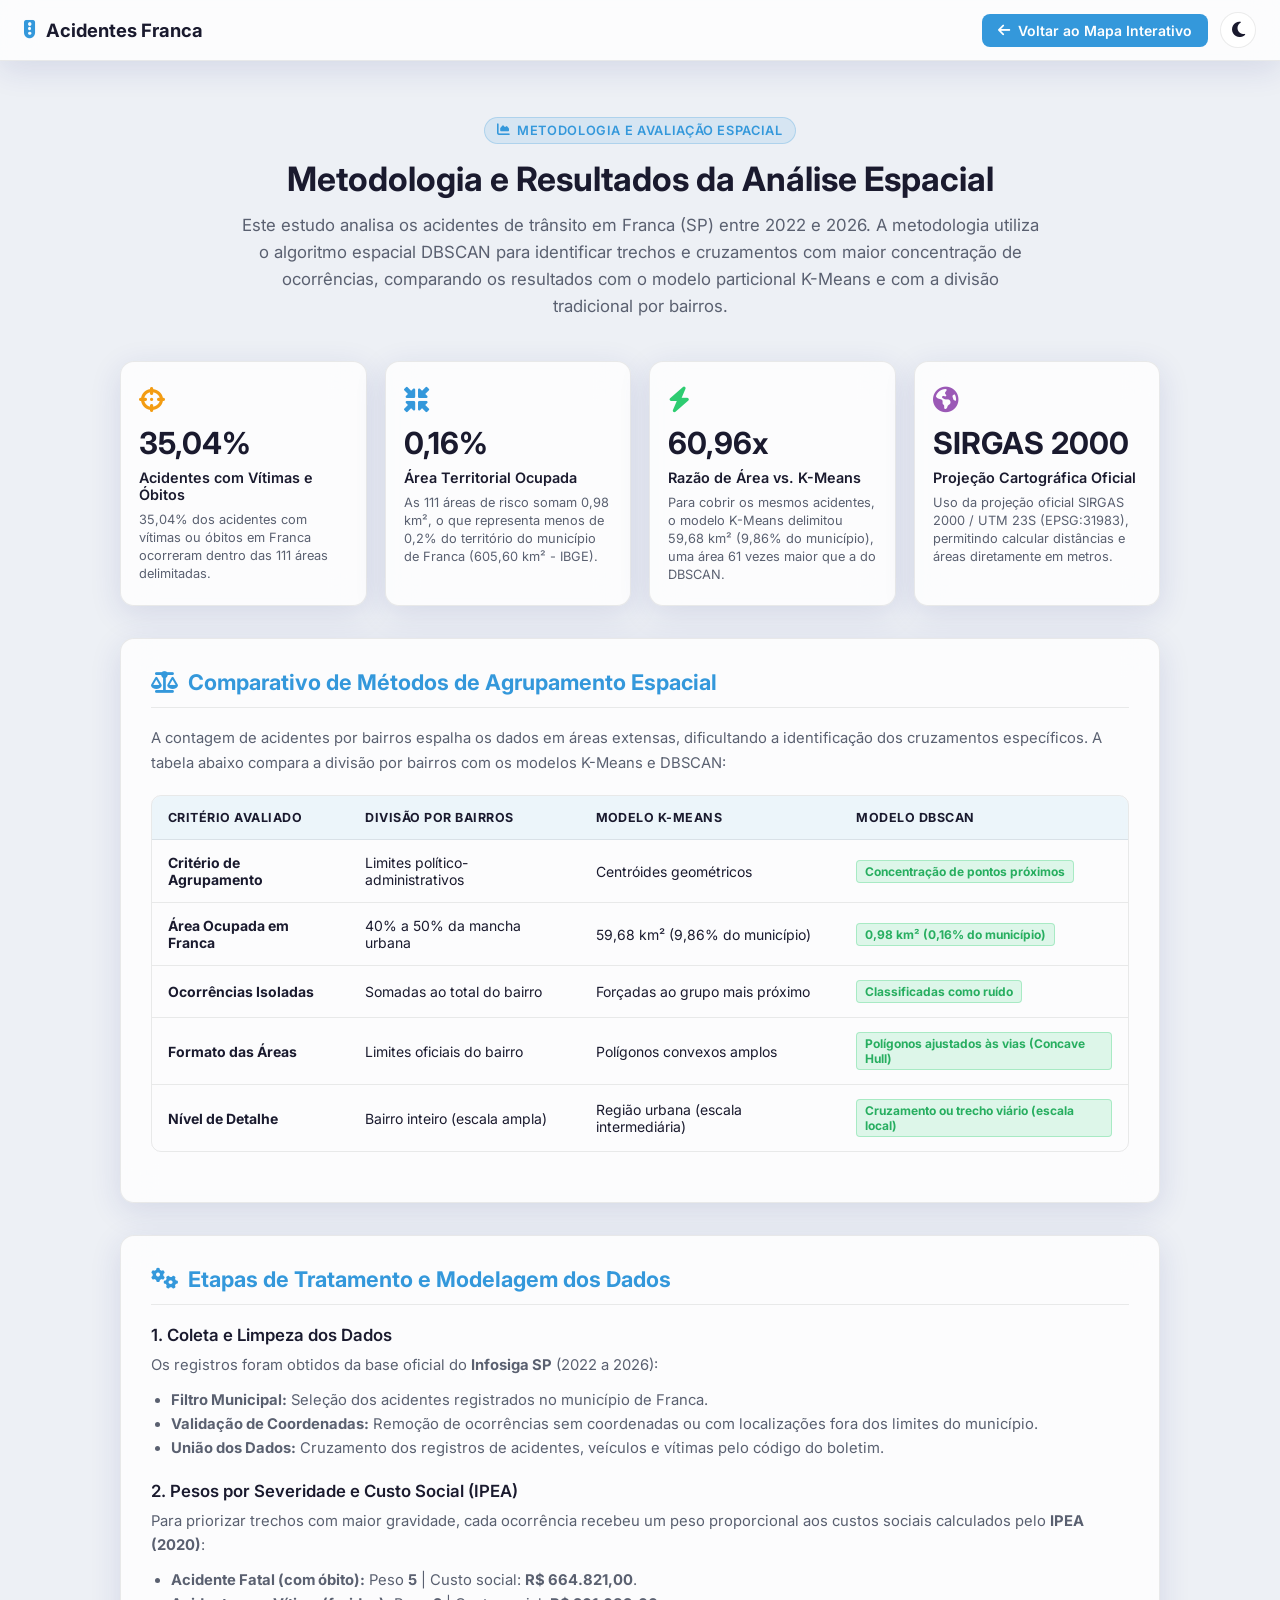
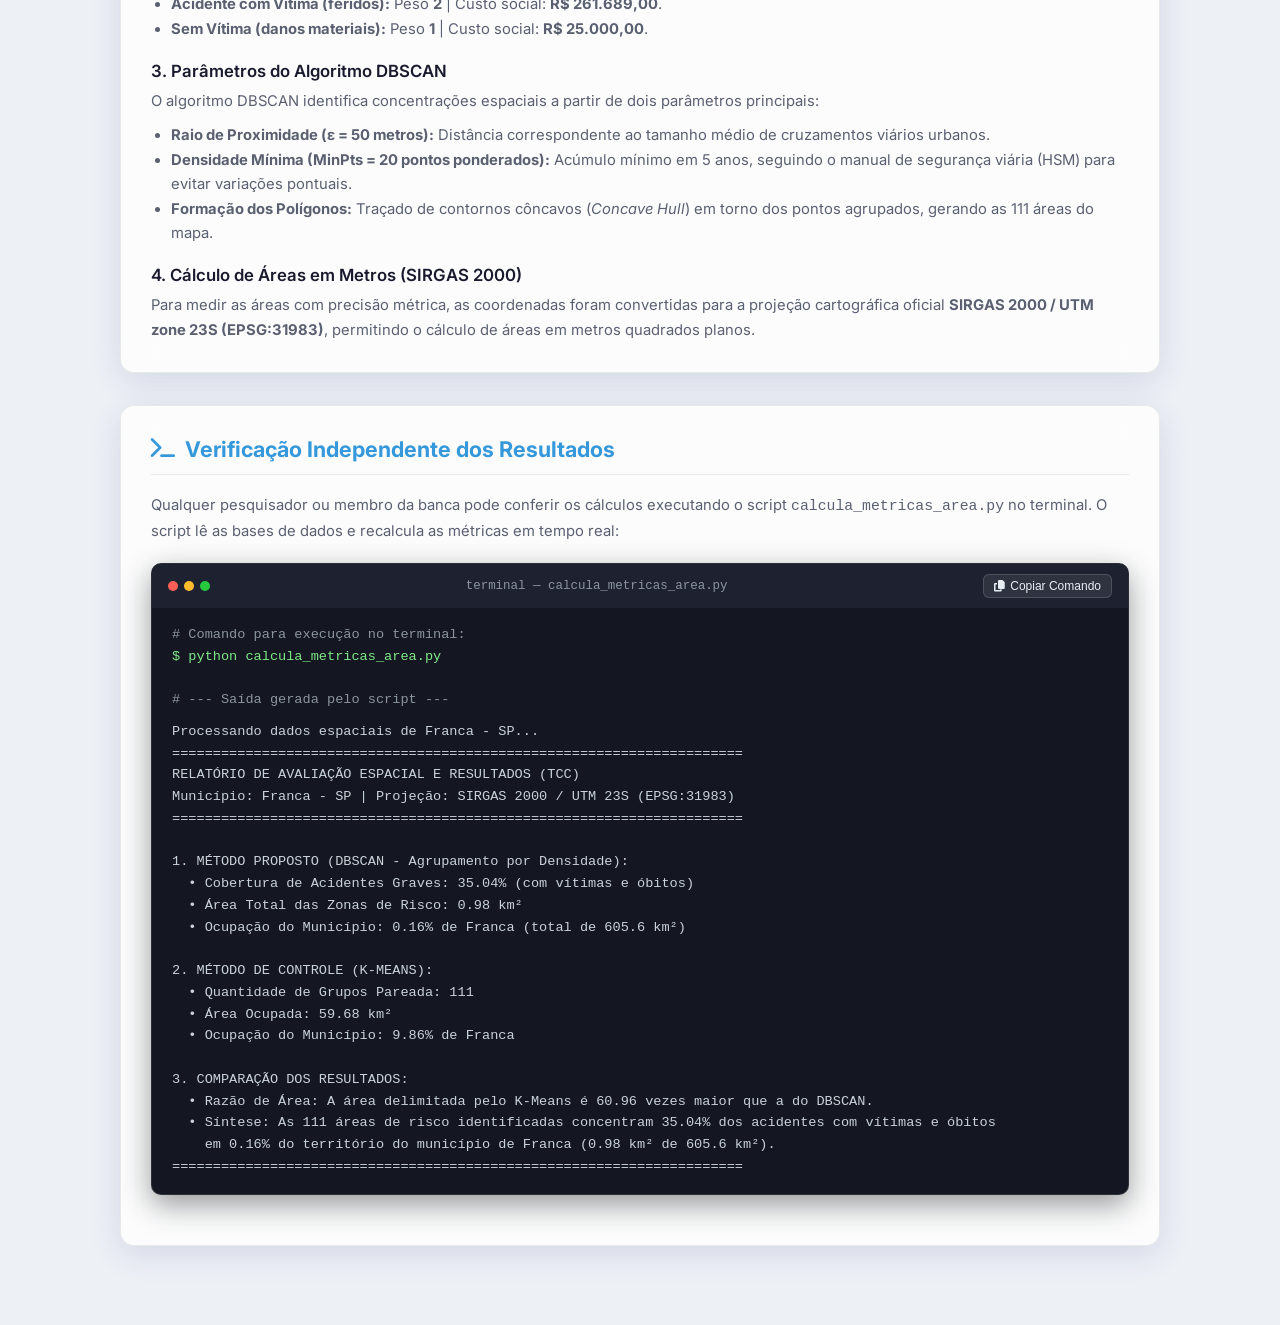
==== commit 9289e03f: "refactor: simplificacao academica e aprimoramento da clareza dos textos" ====
--- a/metodologia.html
+++ b/metodologia.html
@@ -46,9 +46,9 @@
             </div>
             <h1>Metodologia e Resultados da Análise Espacial</h1>
             <p>
-                Este trabalho analisa os sinistros de trânsito registrados no município de Franca (SP) entre 2022 e 2026. 
-                A metodologia aplica o algoritmo de agrupamento espacial DBSCAN para delimitar trechos e cruzamentos de maior concentração de ocorrências, 
-                comparando as métricas obtidas com o modelo K-Means e com a agregação convencional por bairros.
+                Este estudo analisa os acidentes de trânsito em Franca (SP) entre 2022 e 2026. 
+                A metodologia utiliza o algoritmo espacial DBSCAN para identificar trechos e cruzamentos com maior concentração de ocorrências, 
+                comparando os resultados com o modelo particional K-Means e com a divisão tradicional por bairros.
             </p>
         </section>
 
@@ -57,9 +57,9 @@
             <div class="kpi-card cobertura">
                 <div class="kpi-icon"><i class="fas fa-crosshairs"></i></div>
                 <div class="kpi-valor">35,04%</div>
-                <div class="kpi-rotulo">Sinistros com Vítimas e Óbitos</div>
-                <div class="kpi-desc">
-                    35,04% dos acidentes com vítimas ou óbitos registrados no município de Franca concentram-se nas 111 áreas de risco delimitadas.
+                <div class="kpi-rotulo">Acidentes com Vítimas e Óbitos</div>
+                <div class="kpi-desc">
+                    35,04% dos acidentes com vítimas ou óbitos em Franca ocorreram dentro das 111 áreas delimitadas.
                 </div>
             </div>
 
@@ -68,7 +68,7 @@
                 <div class="kpi-valor">0,16%</div>
                 <div class="kpi-rotulo">Área Territorial Ocupada</div>
                 <div class="kpi-desc">
-                    As 111 áreas de risco identificadas somam 0,98 km², o que representa menos de 0,2% de todo o território do município de Franca (605,60 km² - IBGE).
+                    As 111 áreas de risco somam 0,98 km², o que representa menos de 0,2% do território do município de Franca (605,60 km² - IBGE).
                 </div>
             </div>
 
@@ -77,16 +77,16 @@
                 <div class="kpi-valor">60,96x</div>
                 <div class="kpi-rotulo">Razão de Área vs. K-Means</div>
                 <div class="kpi-desc">
-                    Para abranger a mesma amostra de acidentes, o modelo K-Means delimitou 59,68 km² (9,86% do município), uma área 60,96 vezes maior que a do DBSCAN.
+                    Para cobrir os mesmos acidentes, o modelo K-Means delimitou 59,68 km² (9,86% do município), uma área 61 vezes maior que a do DBSCAN.
                 </div>
             </div>
 
             <div class="kpi-card datum">
                 <div class="kpi-icon"><i class="fas fa-globe-americas"></i></div>
                 <div class="kpi-valor">SIRGAS 2000</div>
-                <div class="kpi-rotulo">Sistema Geodésico de Referência</div>
-                <div class="kpi-desc">
-                    Adoção da projeção SIRGAS 2000 / UTM zone 23S (EPSG:31983), que calcula distâncias e áreas no sistema métrico plano.
+                <div class="kpi-rotulo">Projeção Cartográfica Oficial</div>
+                <div class="kpi-desc">
+                    Uso da projeção oficial SIRGAS 2000 / UTM 23S (EPSG:31983), permitindo calcular distâncias e áreas diretamente em metros.
                 </div>
             </div>
         </section>
@@ -95,8 +95,8 @@
         <section class="secao-conteudo">
             <h2><i class="fas fa-balance-scale"></i> Comparativo de Métodos de Agrupamento Espacial</h2>
             <p>
-                A agregação de sinistros por divisões administrativas (bairros) distribui as ocorrências de forma homogênea sobre áreas territoriais extensas. 
-                A tabela a seguir compara as propriedades da divisão por bairros, do algoritmo particional K-Means e do algoritmo por densidade DBSCAN:
+                A contagem de acidentes por bairros espalha os dados em áreas extensas, dificultando a identificação dos cruzamentos específicos. 
+                A tabela abaixo compara a divisão por bairros com os modelos K-Means e DBSCAN:
             </p>
 
             <div class="tabela-wrapper">
@@ -104,41 +104,41 @@
                     <thead>
                         <tr>
                             <th>Critério Avaliado</th>
-                            <th>Divisão Administrativa por Bairros</th>
-                            <th>Agrupamento Particional (K-Means)</th>
-                            <th>Agrupamento por Densidade (DBSCAN)</th>
+                            <th>Divisão por Bairros</th>
+                            <th>Modelo K-Means</th>
+                            <th>Modelo DBSCAN</th>
                         </tr>
                     </thead>
                     <tbody>
                         <tr>
-                            <td><strong>Unidade de Agrupamento</strong></td>
+                            <td><strong>Critério de Agrupamento</strong></td>
                             <td>Limites político-administrativos</td>
-                            <td>Centróides particionais euclidianos</td>
-                            <td><span class="tag-destaque dbscan">Densidade contínua de pontos</span></td>
-                        </tr>
-                        <tr>
-                            <td><strong>Área Delimitada em Franca</strong></td>
+                            <td>Centróides geométricos</td>
+                            <td><span class="tag-destaque dbscan">Concentração de pontos próximos</span></td>
+                        </tr>
+                        <tr>
+                            <td><strong>Área Ocupada em Franca</strong></td>
                             <td>40% a 50% da mancha urbana</td>
                             <td>59,68 km² (9,86% do município)</td>
                             <td><span class="tag-destaque dbscan">0,98 km² (0,16% do município)</span></td>
                         </tr>
                         <tr>
                             <td><strong>Ocorrências Isoladas</strong></td>
-                            <td>Incorporadas ao total do bairro</td>
-                            <td>Atribuídas a um cluster euclidiano</td>
-                            <td><span class="tag-destaque dbscan">Classificadas como ruído espacial</span></td>
-                        </tr>
-                        <tr>
-                            <td><strong>Geometria Resultante</strong></td>
-                            <td>Polígonos censitários pré-definidos</td>
-                            <td>Envoltórias convexas (Convex Hull)</td>
-                            <td><span class="tag-destaque dbscan">Envoltórias côncavas (Concave Hull)</span></td>
-                        </tr>
-                        <tr>
-                            <td><strong>Escala de Aplicação</strong></td>
-                            <td>Setorial (escala de bairro)</td>
-                            <td>Intermediária (escala regional)</td>
-                            <td><span class="tag-destaque dbscan">Local (cruzamentos e trechos viários)</span></td>
+                            <td>Somadas ao total do bairro</td>
+                            <td>Forçadas ao grupo mais próximo</td>
+                            <td><span class="tag-destaque dbscan">Classificadas como ruído</span></td>
+                        </tr>
+                        <tr>
+                            <td><strong>Formato das Áreas</strong></td>
+                            <td>Limites oficiais do bairro</td>
+                            <td>Polígonos convexos amplos</td>
+                            <td><span class="tag-destaque dbscan">Polígonos ajustados às vias (Concave Hull)</span></td>
+                        </tr>
+                        <tr>
+                            <td><strong>Nível de Detalhe</strong></td>
+                            <td>Bairro inteiro (escala ampla)</td>
+                            <td>Região urbana (escala intermediária)</td>
+                            <td><span class="tag-destaque dbscan">Cruzamento ou trecho viário (escala local)</span></td>
                         </tr>
                     </tbody>
                 </table>
@@ -147,53 +147,49 @@
 
         <!-- Detalhamento das Etapas Metodológicas -->
         <section class="secao-conteudo">
-            <h2><i class="fas fa-cogs"></i> Procedimentos de Tratamento e Modelagem dos Dados</h2>
-
-            <h3>1. Fonte e Tratamento dos Dados</h3>
-            <p>
-                Os registros foram extraídos da base oficial do <strong>Infosiga SP</strong> (Sistema de Informações Gerenciais de Acidentes de Trânsito do Estado de São Paulo), 
-                cobrindo o período de <strong>2022 a 2026</strong>:
+            <h2><i class="fas fa-cogs"></i> Etapas de Tratamento e Modelagem dos Dados</h2>
+
+            <h3>1. Coleta e Limpeza dos Dados</h3>
+            <p>
+                Os registros foram obtidos da base oficial do <strong>Infosiga SP</strong> (2022 a 2026):
             </p>
             <ul>
-                <li><strong>Filtro Territorial:</strong> Seleção dos sinistros georreferenciados no município de Franca.</li>
-                <li><strong>Validação de Coordenadas:</strong> Exclusão de registros com coordenadas ausentes ou externas aos limites do município (latitude -21.0 a -20.0 e longitude -48.0 a -46.0).</li>
-                <li><strong>Integração de Entidades:</strong> Consolidação dos dados de sinistros, veículos envolvidos e perfil de vítimas por identificador comum.</li>
+                <li><strong>Filtro Municipal:</strong> Seleção dos acidentes registrados no município de Franca.</li>
+                <li><strong>Validação de Coordenadas:</strong> Remoção de ocorrências sem coordenadas ou com localizações fora dos limites do município.</li>
+                <li><strong>União dos Dados:</strong> Cruzamento dos registros de acidentes, veículos e vítimas pelo código do boletim.</li>
             </ul>
 
-            <h3>2. Ponderação por Gravidade e Custos Sociais (IPEA)</h3>
-            <p>
-                Com base nas estimativas do <strong>Instituto de Pesquisa Econômica Aplicada (IPEA, 2020)</strong>, 
-                cada ocorrência recebeu ponderação conforme a severidade registrada no boletim:
+            <h3>2. Pesos por Severidade e Custo Social (IPEA)</h3>
+            <p>
+                Para priorizar trechos com maior gravidade, cada ocorrência recebeu um peso proporcional aos custos sociais calculados pelo <strong>IPEA (2020)</strong>:
             </p>
             <ul>
-                <li><strong>Sinistro Fatal (com óbito):</strong> Peso <strong>5</strong> | Custo social estimado: <strong>R$ 664.821,00</strong>.</li>
-                <li><strong>Com Vítima (feridos):</strong> Peso <strong>2</strong> | Custo social estimado: <strong>R$ 261.689,00</strong>.</li>
-                <li><strong>Sem Vítima (danos materiais):</strong> Peso <strong>1</strong> | Custo social estimado: <strong>R$ 25.000,00</strong>.</li>
+                <li><strong>Acidente Fatal (com óbito):</strong> Peso <strong>5</strong> | Custo social: <strong>R$ 664.821,00</strong>.</li>
+                <li><strong>Acidente com Vítima (feridos):</strong> Peso <strong>2</strong> | Custo social: <strong>R$ 261.689,00</strong>.</li>
+                <li><strong>Sem Vítima (danos materiais):</strong> Peso <strong>1</strong> | Custo social: <strong>R$ 25.000,00</strong>.</li>
             </ul>
 
-            <h3>3. Parametrização do Algoritmo DBSCAN</h3>
-            <p>
-                O modelo DBSCAN agrupa registros com base na densidade de ocorrências ponderadas no espaço bidimensional:
+            <h3>3. Parâmetros do Algoritmo DBSCAN</h3>
+            <p>
+                O algoritmo DBSCAN identifica concentrações espaciais a partir de dois parâmetros principais:
             </p>
             <ul>
-                <li><strong>Raio de Busca (&epsilon;):</strong> <code>50 metros</code> (convertido em radianos via fórmula de Haversine), correspondente à dimensão média de cruzamentos viários urbanos.</li>
-                <li><strong>Densidade Mínima (MinPts):</strong> <code>20 ocorrências ponderadas em 5 anos</code>, em conformidade com as diretrizes do <em>Highway Safety Manual (HSM)</em> para controle de variabilidade estatística temporal.</li>
-                <li><strong>Formação dos Polígonos:</strong> Geração de envoltórias côncavas (<em>Concave Hull</em> com razão 0.1) em torno dos pontos agrupados, com buffer de suavização de 0.0002 graus, resultando nas 111 áreas mapeadas.</li>
+                <li><strong>Raio de Proximidade (&epsilon; = 50 metros):</strong> Distância correspondente ao tamanho médio de cruzamentos viários urbanos.</li>
+                <li><strong>Densidade Mínima (MinPts = 20 pontos ponderados):</strong> Acúmulo mínimo em 5 anos, seguindo o manual de segurança viária (HSM) para evitar variações pontuais.</li>
+                <li><strong>Formação dos Polígonos:</strong> Traçado de contornos côncavos (<em>Concave Hull</em>) em torno dos pontos agrupados, gerando as 111 áreas do mapa.</li>
             </ul>
 
-            <h3>4. Conversão para Projeção Métrica (SIRGAS 2000)</h3>
-            <p>
-                Para o cálculo das áreas em metros quadrados planos, as geometrias em coordenadas geográficas (WGS84) 
-                foram reprojetadas para o sistema de referência geodésico oficial brasileiro <strong>SIRGAS 2000 / UTM zone 23S (EPSG:31983)</strong>.
+            <h3>4. Cálculo de Áreas em Metros (SIRGAS 2000)</h3>
+            <p>
+                Para medir as áreas com precisão métrica, as coordenadas foram convertidas para a projeção cartográfica oficial <strong>SIRGAS 2000 / UTM zone 23S (EPSG:31983)</strong>, permitindo o cálculo de áreas em metros quadrados planos.
             </p>
         </section>
 
         <!-- Reprodutibilidade Científica e Terminal -->
         <section class="secao-conteudo">
-            <h2><i class="fas fa-terminal"></i> Verificação e Reprodutibilidade dos Resultados</h2>
-            <p>
-                Para permitir a conferência independente dos cálculos, o script <code>calcula_metricas_area.py</code> 
-                processa as bases de dados e executa as rotinas geodésicas em tempo real:
+            <h2><i class="fas fa-terminal"></i> Verificação Independente dos Resultados</h2>
+            <p>
+                Qualquer pesquisador ou membro da banca pode conferir os cálculos executando o script <code>calcula_metricas_area.py</code> no terminal. O script lê as bases de dados e recalcula as métricas em tempo real:
             </p>
 
             <div class="terminal-card">
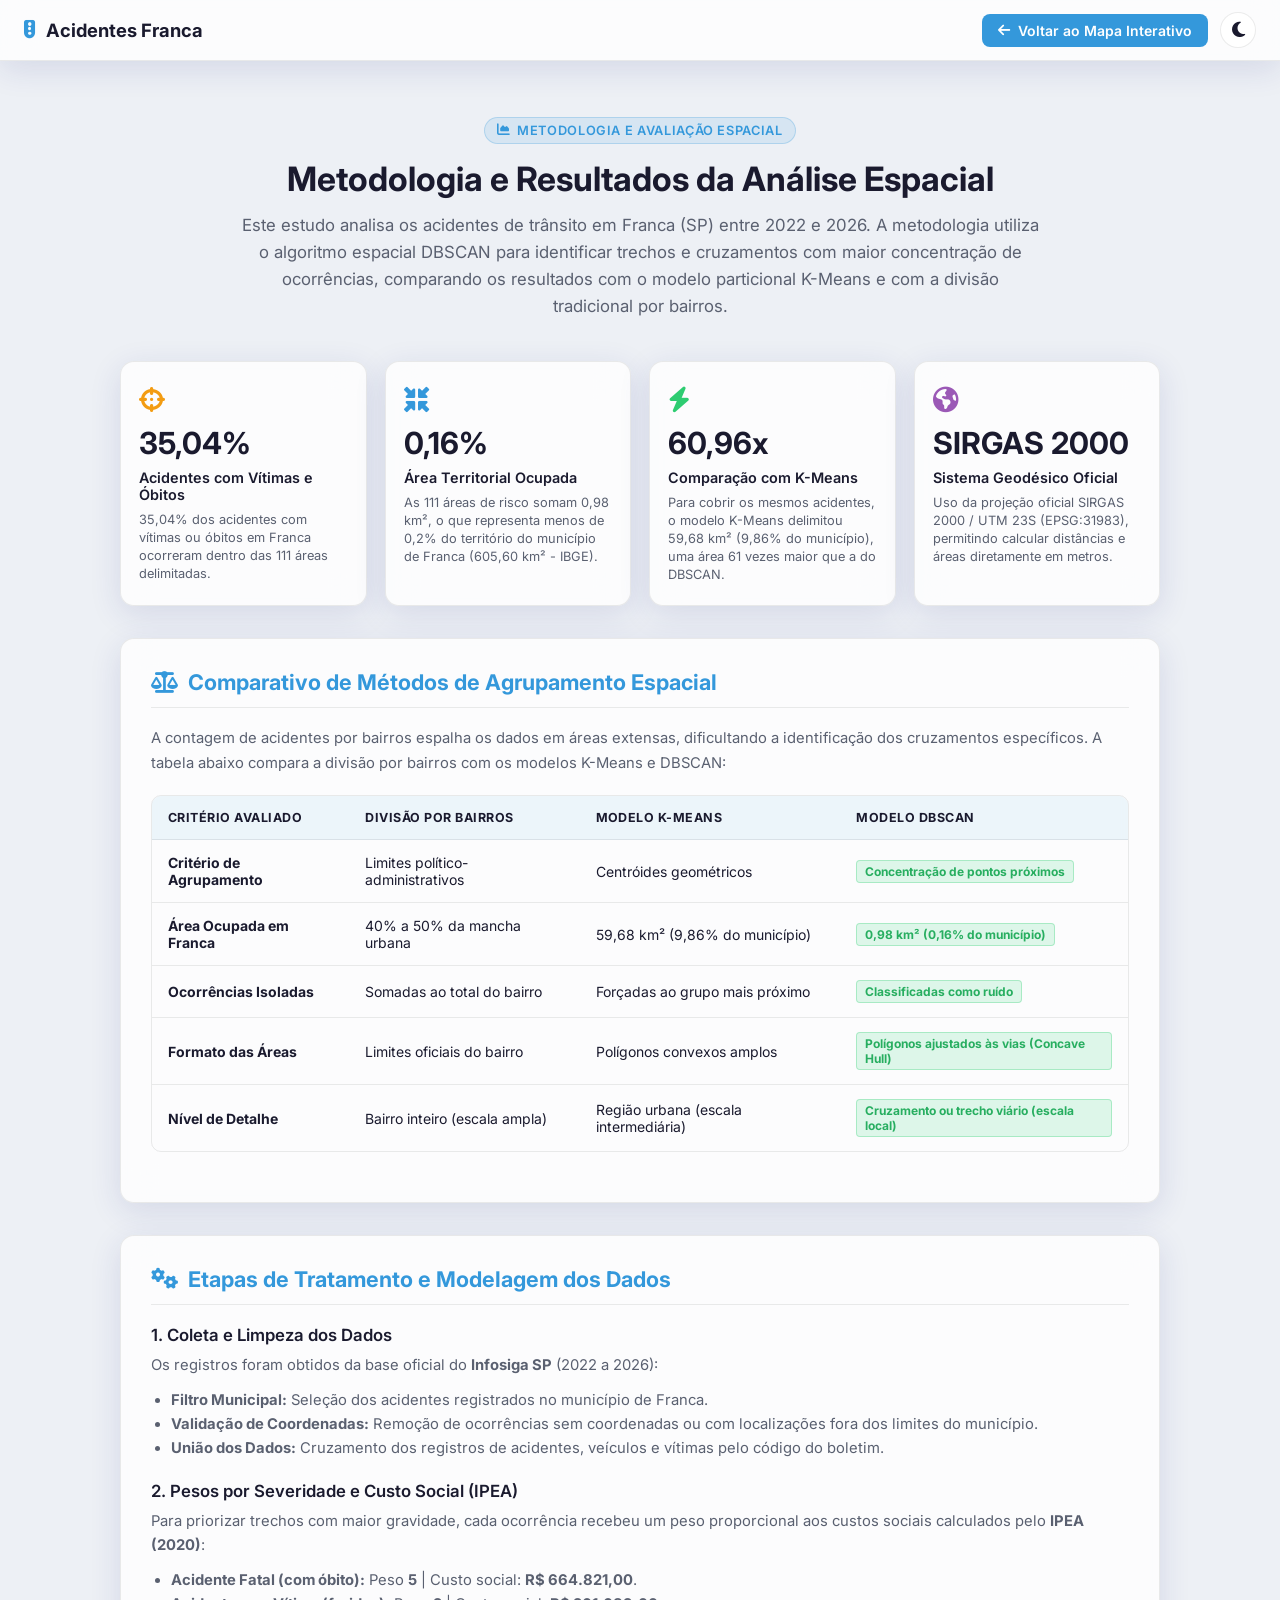
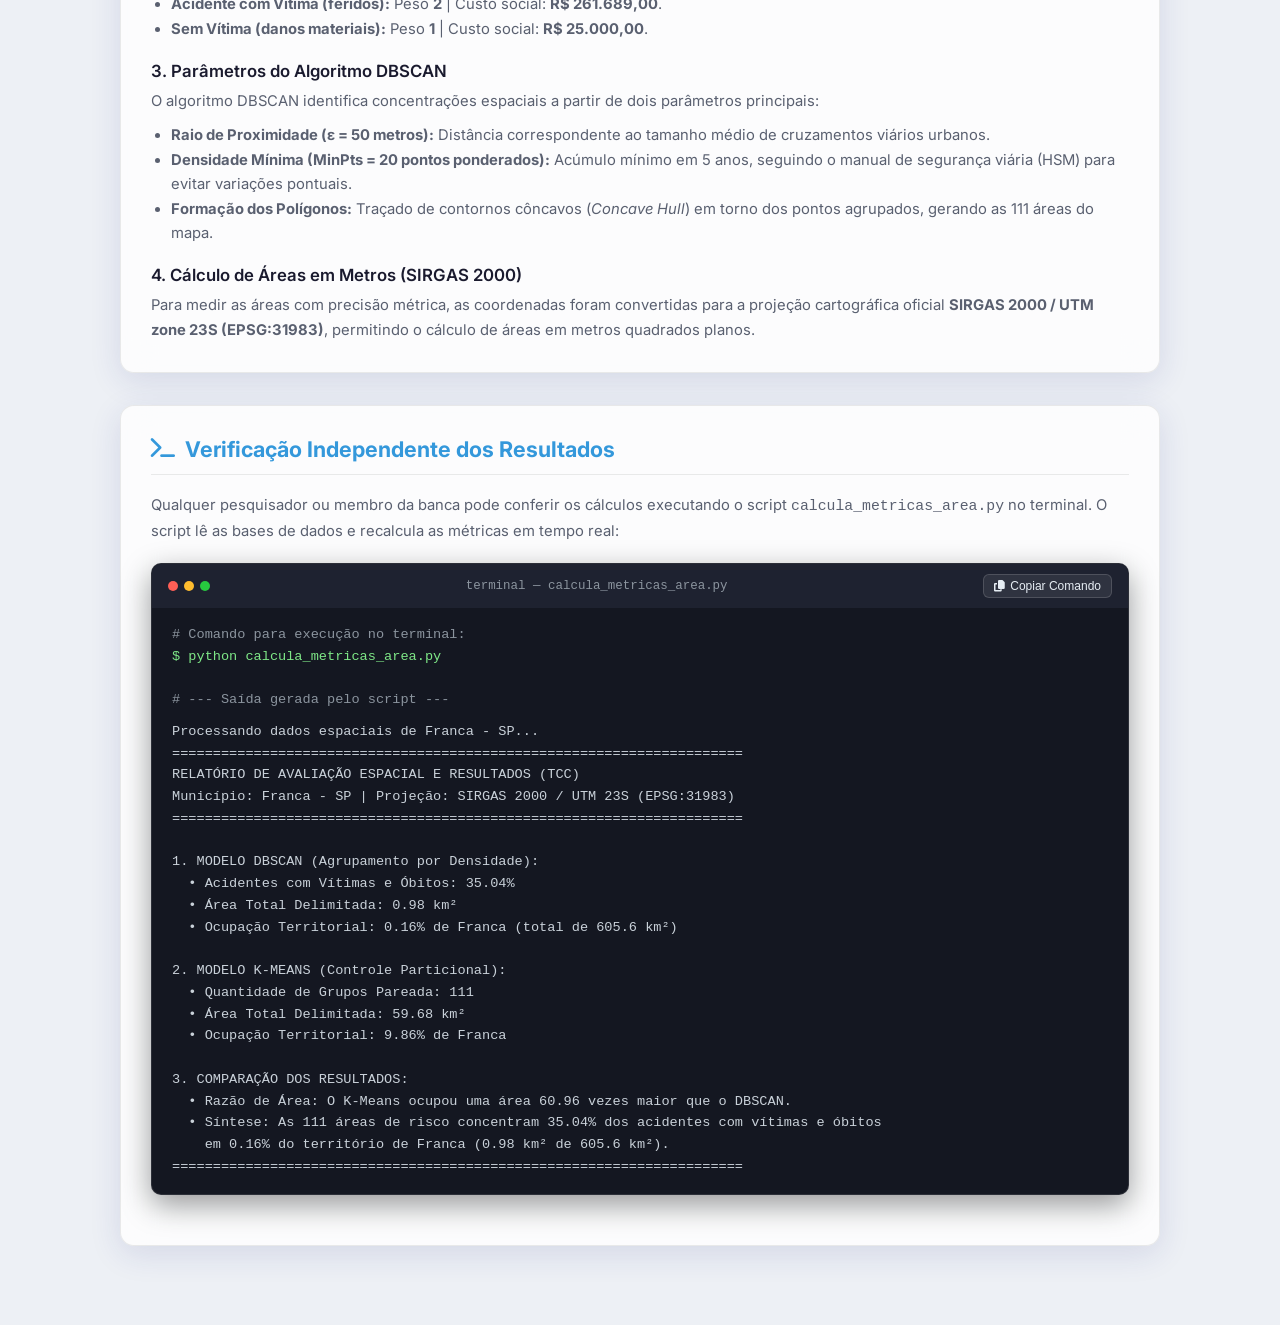
==== commit 0a7cb018: "refactor: simplificacao de rotulos de interface e alinhamento do relatorio de metricas" ====
--- a/metodologia.html
+++ b/metodologia.html
@@ -75,7 +75,7 @@
             <div class="kpi-card fator">
                 <div class="kpi-icon"><i class="fas fa-bolt"></i></div>
                 <div class="kpi-valor">60,96x</div>
-                <div class="kpi-rotulo">Razão de Área vs. K-Means</div>
+                <div class="kpi-rotulo">Comparação com K-Means</div>
                 <div class="kpi-desc">
                     Para cobrir os mesmos acidentes, o modelo K-Means delimitou 59,68 km² (9,86% do município), uma área 61 vezes maior que a do DBSCAN.
                 </div>
@@ -84,7 +84,7 @@
             <div class="kpi-card datum">
                 <div class="kpi-icon"><i class="fas fa-globe-americas"></i></div>
                 <div class="kpi-valor">SIRGAS 2000</div>
-                <div class="kpi-rotulo">Projeção Cartográfica Oficial</div>
+                <div class="kpi-rotulo">Sistema Geodésico Oficial</div>
                 <div class="kpi-desc">
                     Uso da projeção oficial SIRGAS 2000 / UTM 23S (EPSG:31983), permitindo calcular distâncias e áreas diretamente em metros.
                 </div>
@@ -214,18 +214,18 @@
                         RELATÓRIO DE AVALIAÇÃO ESPACIAL E RESULTADOS (TCC)<br>
                         Município: Franca - SP | Projeção: SIRGAS 2000 / UTM 23S (EPSG:31983)<br>
                         ======================================================================<br><br>
-                        1. MÉTODO PROPOSTO (DBSCAN - Agrupamento por Densidade):<br>
-                        &nbsp;&nbsp;• Cobertura de Acidentes Graves: 35.04% (com vítimas e óbitos)<br>
-                        &nbsp;&nbsp;• Área Total das Zonas de Risco: 0.98 km²<br>
-                        &nbsp;&nbsp;• Ocupação do Município: 0.16% de Franca (total de 605.6 km²)<br><br>
-                        2. MÉTODO DE CONTROLE (K-MEANS):<br>
+                        1. MODELO DBSCAN (Agrupamento por Densidade):<br>
+                        &nbsp;&nbsp;• Acidentes com Vítimas e Óbitos: 35.04%<br>
+                        &nbsp;&nbsp;• Área Total Delimitada: 0.98 km²<br>
+                        &nbsp;&nbsp;• Ocupação Territorial: 0.16% de Franca (total de 605.6 km²)<br><br>
+                        2. MODELO K-MEANS (Controle Particional):<br>
                         &nbsp;&nbsp;• Quantidade de Grupos Pareada: 111<br>
-                        &nbsp;&nbsp;• Área Ocupada: 59.68 km²<br>
-                        &nbsp;&nbsp;• Ocupação do Município: 9.86% de Franca<br><br>
+                        &nbsp;&nbsp;• Área Total Delimitada: 59.68 km²<br>
+                        &nbsp;&nbsp;• Ocupação Territorial: 9.86% de Franca<br><br>
                         3. COMPARAÇÃO DOS RESULTADOS:<br>
-                        &nbsp;&nbsp;• Razão de Área: A área delimitada pelo K-Means é 60.96 vezes maior que a do DBSCAN.<br>
-                        &nbsp;&nbsp;• Síntese: As 111 áreas de risco identificadas concentram 35.04% dos acidentes com vítimas e óbitos<br>
-                        &nbsp;&nbsp;&nbsp;&nbsp;em 0.16% do território do município de Franca (0.98 km² de 605.6 km²).<br>
+                        &nbsp;&nbsp;• Razão de Área: O K-Means ocupou uma área 60.96 vezes maior que o DBSCAN.<br>
+                        &nbsp;&nbsp;• Síntese: As 111 áreas de risco concentram 35.04% dos acidentes com vítimas e óbitos<br>
+                        &nbsp;&nbsp;&nbsp;&nbsp;em 0.16% do território de Franca (0.98 km² de 605.6 km²).<br>
                         ======================================================================
                     </div>
                 </div>
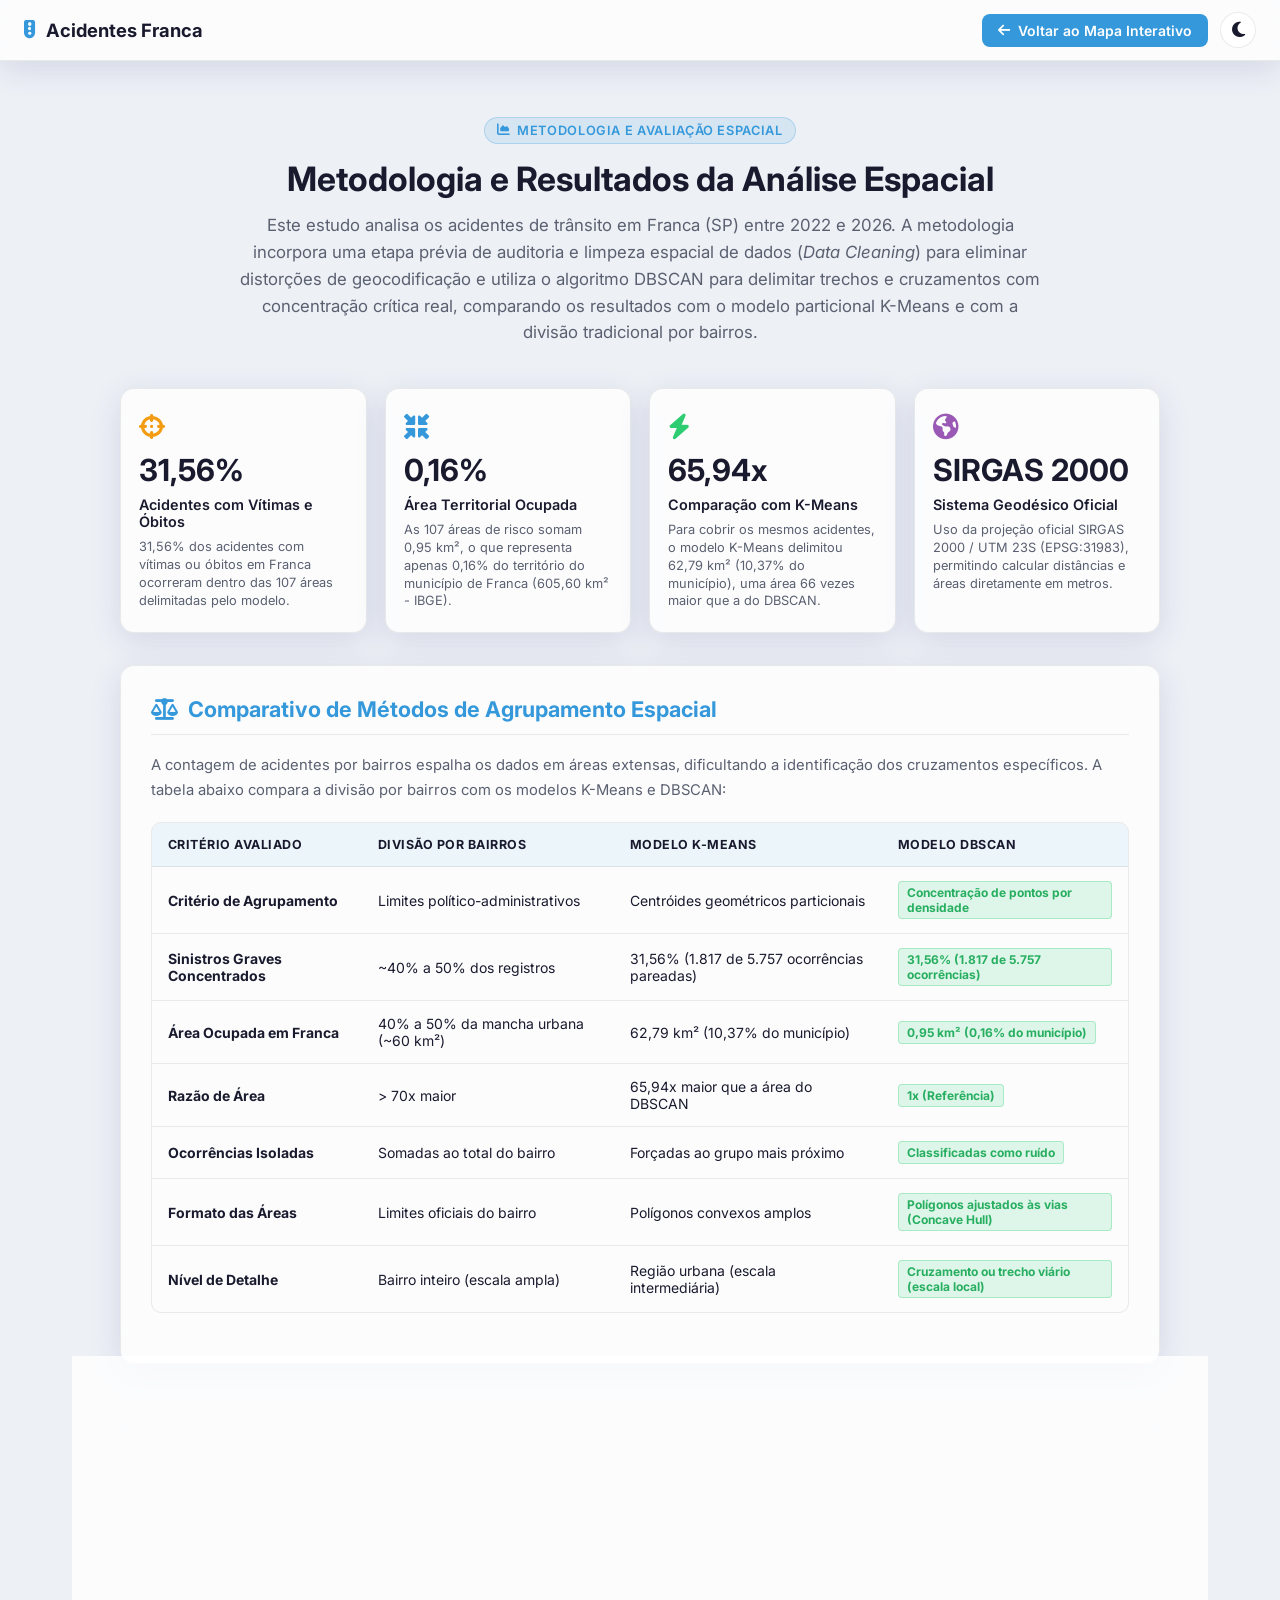
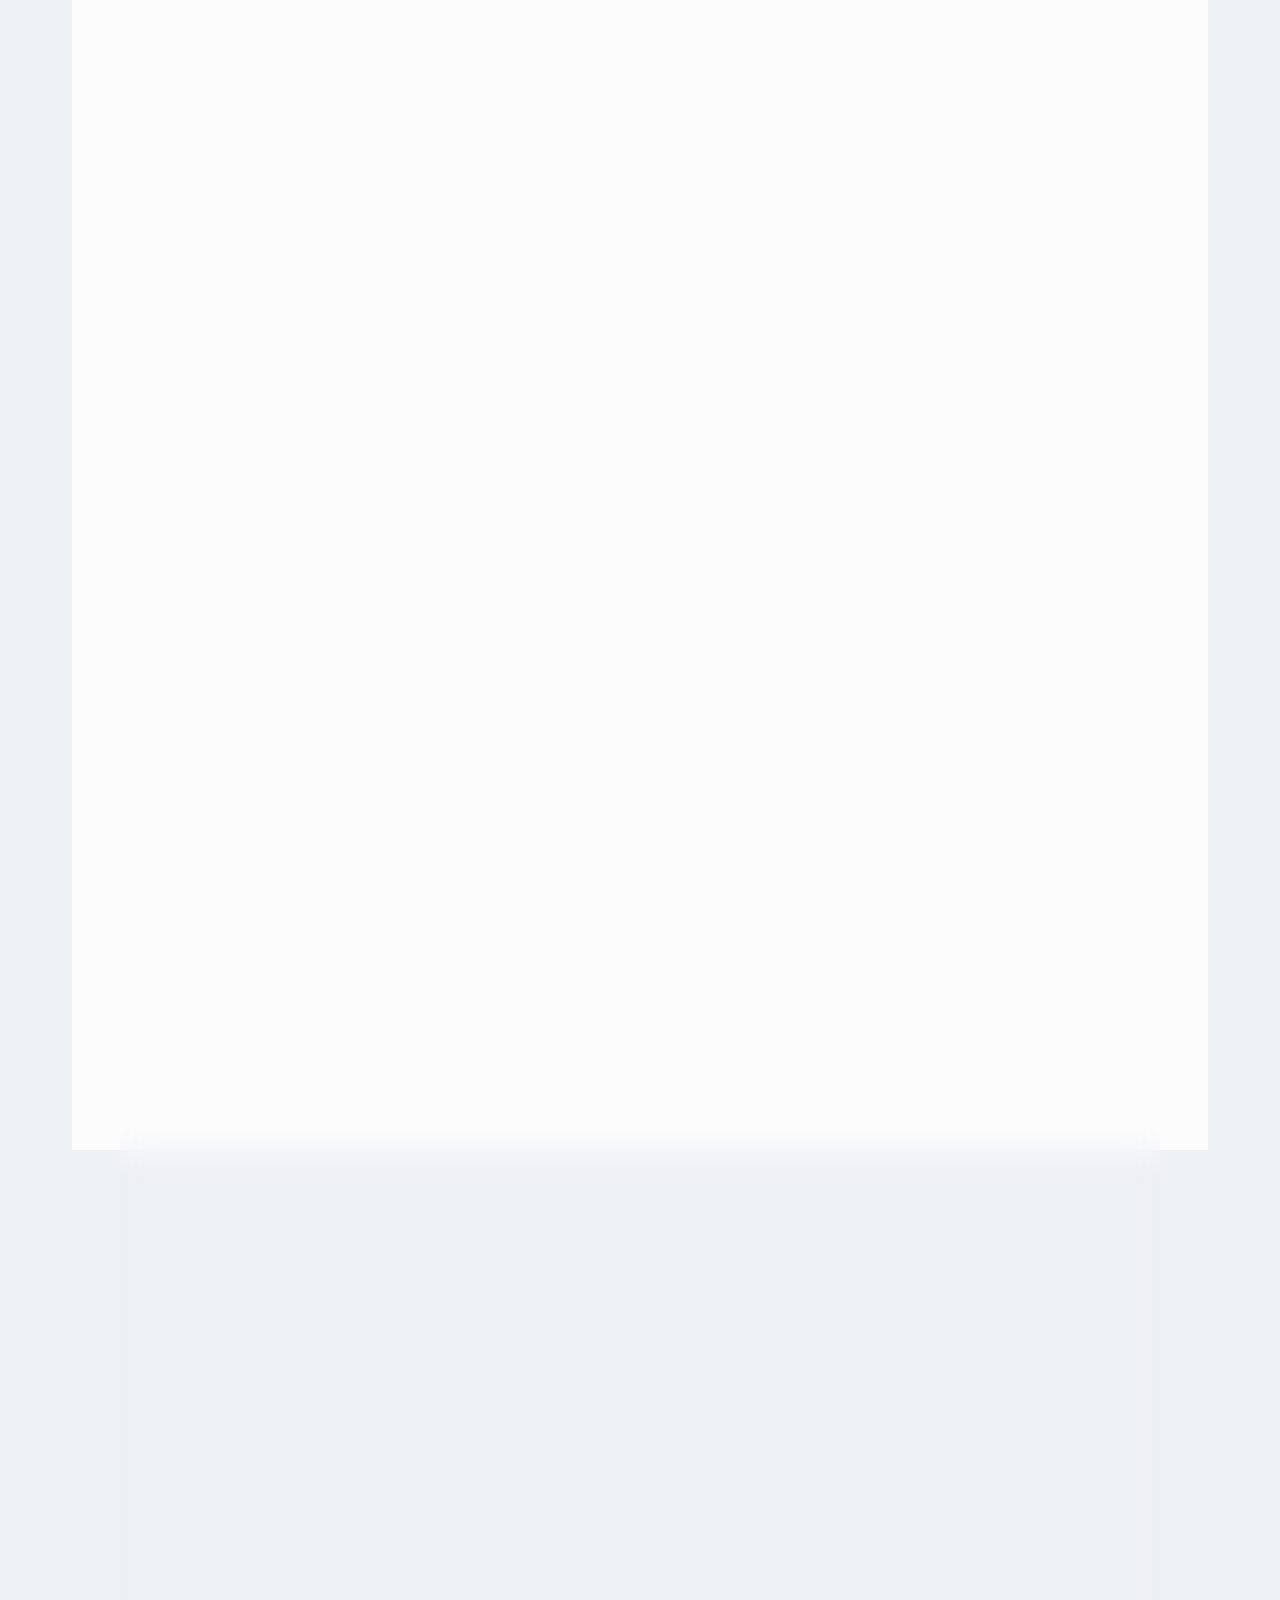
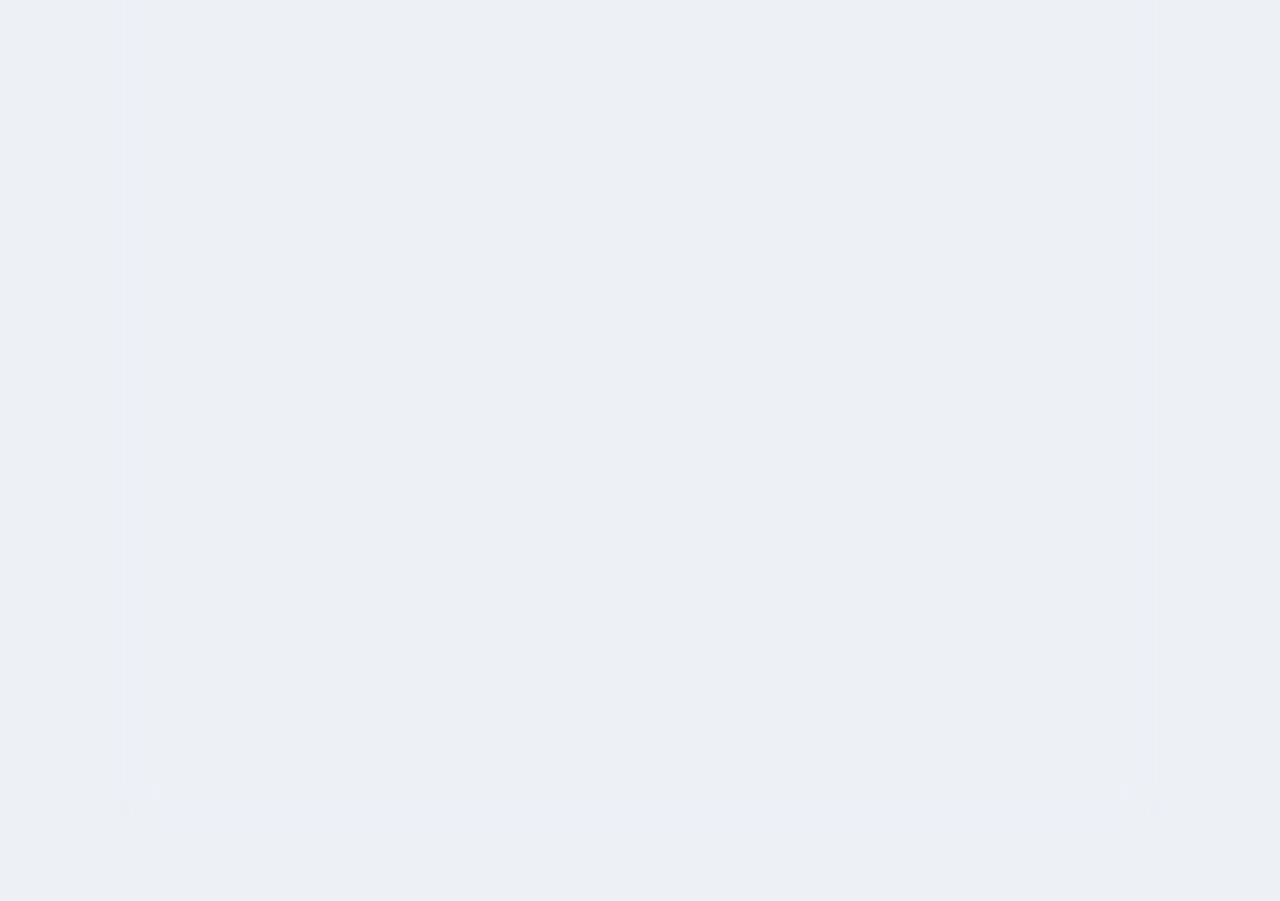
==== commit 169404b6: "feat: preparacao final da aplicacao e configuracao para publicacao" ====
--- a/metodologia.html
+++ b/metodologia.html
@@ -3,8 +3,8 @@
 <head>
     <meta charset="UTF-8">
     <meta name="viewport" content="width=device-width, initial-scale=1.0">
-    <meta name="description" content="Metodologia Científica e Resultados da Plataforma de Mapeamento de Acidentes de Trânsito em Franca, SP.">
-    <title>Metodologia & Resultados – Mapa de Acidentes de Franca</title>
+    <meta name="description" content="Metodologia Científica e Resultados – Mineração de Dados Espaciais para Segurança Viária (Franca, SP).">
+    <title>Metodologia & Resultados – Mineração de Dados Espaciais para Segurança Viária</title>
 
     <!-- Google Fonts -->
     <link rel="preconnect" href="https://fonts.googleapis.com">
@@ -47,7 +47,8 @@
             <h1>Metodologia e Resultados da Análise Espacial</h1>
             <p>
                 Este estudo analisa os acidentes de trânsito em Franca (SP) entre 2022 e 2026. 
-                A metodologia utiliza o algoritmo espacial DBSCAN para identificar trechos e cruzamentos com maior concentração de ocorrências, 
+                A metodologia incorpora uma etapa prévia de auditoria e limpeza espacial de dados (<em>Data Cleaning</em>) 
+                para eliminar distorções de geocodificação e utiliza o algoritmo DBSCAN para delimitar trechos e cruzamentos com concentração crítica real, 
                 comparando os resultados com o modelo particional K-Means e com a divisão tradicional por bairros.
             </p>
         </section>
@@ -56,10 +57,10 @@
         <section class="kpi-grid">
             <div class="kpi-card cobertura">
                 <div class="kpi-icon"><i class="fas fa-crosshairs"></i></div>
-                <div class="kpi-valor">35,04%</div>
+                <div class="kpi-valor">31,56%</div>
                 <div class="kpi-rotulo">Acidentes com Vítimas e Óbitos</div>
                 <div class="kpi-desc">
-                    35,04% dos acidentes com vítimas ou óbitos em Franca ocorreram dentro das 111 áreas delimitadas.
+                    31,56% dos acidentes com vítimas ou óbitos em Franca ocorreram dentro das 107 áreas delimitadas pelo modelo.
                 </div>
             </div>
 
@@ -68,16 +69,16 @@
                 <div class="kpi-valor">0,16%</div>
                 <div class="kpi-rotulo">Área Territorial Ocupada</div>
                 <div class="kpi-desc">
-                    As 111 áreas de risco somam 0,98 km², o que representa menos de 0,2% do território do município de Franca (605,60 km² - IBGE).
+                    As 107 áreas de risco somam 0,95 km², o que representa apenas 0,16% do território do município de Franca (605,60 km² - IBGE).
                 </div>
             </div>
 
             <div class="kpi-card fator">
                 <div class="kpi-icon"><i class="fas fa-bolt"></i></div>
-                <div class="kpi-valor">60,96x</div>
+                <div class="kpi-valor">65,94x</div>
                 <div class="kpi-rotulo">Comparação com K-Means</div>
                 <div class="kpi-desc">
-                    Para cobrir os mesmos acidentes, o modelo K-Means delimitou 59,68 km² (9,86% do município), uma área 61 vezes maior que a do DBSCAN.
+                    Para cobrir os mesmos acidentes, o modelo K-Means delimitou 62,79 km² (10,37% do município), uma área 66 vezes maior que a do DBSCAN.
                 </div>
             </div>
 
@@ -113,14 +114,26 @@
                         <tr>
                             <td><strong>Critério de Agrupamento</strong></td>
                             <td>Limites político-administrativos</td>
-                            <td>Centróides geométricos</td>
-                            <td><span class="tag-destaque dbscan">Concentração de pontos próximos</span></td>
+                            <td>Centróides geométricos particionais</td>
+                            <td><span class="tag-destaque dbscan">Concentração de pontos por densidade</span></td>
+                        </tr>
+                        <tr>
+                            <td><strong>Sinistros Graves Concentrados</strong></td>
+                            <td>~40% a 50% dos registros</td>
+                            <td>31,56% (1.817 de 5.757 ocorrências pareadas)</td>
+                            <td><span class="tag-destaque dbscan">31,56% (1.817 de 5.757 ocorrências)</span></td>
                         </tr>
                         <tr>
                             <td><strong>Área Ocupada em Franca</strong></td>
-                            <td>40% a 50% da mancha urbana</td>
-                            <td>59,68 km² (9,86% do município)</td>
-                            <td><span class="tag-destaque dbscan">0,98 km² (0,16% do município)</span></td>
+                            <td>40% a 50% da mancha urbana (~60 km²)</td>
+                            <td>62,79 km² (10,37% do município)</td>
+                            <td><span class="tag-destaque dbscan">0,95 km² (0,16% do município)</span></td>
+                        </tr>
+                        <tr>
+                            <td><strong>Razão de Área</strong></td>
+                            <td>> 70x maior</td>
+                            <td>65,94x maior que a área do DBSCAN</td>
+                            <td><span class="tag-destaque dbscan">1x (Referência)</span></td>
                         </tr>
                         <tr>
                             <td><strong>Ocorrências Isoladas</strong></td>
@@ -149,14 +162,27 @@
         <section class="secao-conteudo">
             <h2><i class="fas fa-cogs"></i> Etapas de Tratamento e Modelagem dos Dados</h2>
 
-            <h3>1. Coleta e Limpeza dos Dados</h3>
-            <p>
-                Os registros foram obtidos da base oficial do <strong>Infosiga SP</strong> (2022 a 2026):
+            <h3>1. Coleta, Auditoria e Limpeza Espacial dos Dados (Data Cleaning)</h3>
+            <p>
+                Os dados brutos foram obtidos do repositório oficial do <strong>Infosiga SP</strong> (2022 a 2026), originados dos Registros Digitais de Ocorrência (RDO da Polícia Civil) e da Polícia Militar. 
+                Durante a análise exploratória, identificou-se um desafio clássico documentado na literatura de segurança viária e geoprocessamento: o fenômeno da <strong>imprecisão por centróide de contingência</strong> (<em>fallback geocoding</em> e <em>point stacking</em>).
+            </p>
+            <div style="background: var(--bg-card); border-left: 4px solid var(--primary); padding: 16px 20px; border-radius: 0 10px 10px 0; margin: 16px 0; box-shadow: var(--shadow);">
+                <h4 style="margin: 0 0 8px 0; color: var(--primary); font-size: 1rem;"><i class="fas fa-shield-alt"></i> O Problema do Empilhamento Artificial de Coordenadas no Infosiga</h4>
+                <p style="margin: 0 0 10px 0; font-size: 0.92rem; line-height: 1.6;">
+                    Quando um Boletim de Ocorrência é registrado sem número predial exato, em rodovias sem indicação precisa de quilômetro ou em vias rurais, o algoritmo automatizado de geocodificação do estado não consegue definir o local exato na pista. Por padrão de contingência, o sistema atribui o acidente às coordenadas centrais (centróide) do CEP ou da região cadastral.
+                </p>
+                <p style="margin: 0; font-size: 0.92rem; line-height: 1.6;">
+                    <strong>Caso Identificado em Franca:</strong> Na região do Jardim Aeroporto IV (coordenadas -20.587835, -47.368252), verificou-se a concentração artificial de 128 acidentes em um terreno vazio na borda do bairro. Ao auditar o texto dos boletins, constatou-se que esses registros correspondiam a 108 vias completamente diferentes por todo o município (incluindo rodovias como a SP-334 e avenidas centrais). Se esses dados fossem processados sem tratamento, o algoritmo DBSCAN interpretaria o ponto como a área mais perigosa de Franca, gerando um falso positivo grave.
+                </p>
+            </div>
+            <p>
+                Para solucionar essa distorção de forma automática e reproduzível, o pipeline de dados (<code>processador.py</code>) implementou uma <strong>regra de consistência entre ruas e coordenadas</strong>:
             </p>
             <ul>
-                <li><strong>Filtro Municipal:</strong> Seleção dos acidentes registrados no município de Franca.</li>
-                <li><strong>Validação de Coordenadas:</strong> Remoção de ocorrências sem coordenadas ou com localizações fora dos limites do município.</li>
-                <li><strong>União dos Dados:</strong> Cruzamento dos registros de acidentes, veículos e vítimas pelo código do boletim.</li>
+                <li><strong>A lógica da verificação:</strong> Em um cruzamento real de alto risco, mesmo que aconteçam dezenas de colisões, todos os registros policiais mencionam apenas as 2 ou 3 ruas que formam aquela esquina. Em contrapartida, em um ponto com erro de cadastro (centróide), o sistema joga dezenas de acidentes na mesma coordenada, mas cada um com um nome de rua totalmente diferente espalhado pela cidade.</li>
+                <li><strong>Critério de eliminação:</strong> Se uma coordenada acumular 8 ou mais acidentes, mas metade ou mais (50%+) desses acidentes tiverem nomes de ruas diferentes, o algoritmo identifica que se trata de um erro de localização do sistema e descarta o ponto.</li>
+                <li><strong>Resultado da limpeza:</strong> Foram identificados 11 pontos com essa inconsistência em Franca, expurgando 691 ocorrências com coordenadas imprecisas. Restaram <strong>9.259 acidentes espaciais legítimos</strong>, garantindo que o DBSCAN trabalhe apenas com dados fidedignos.</li>
             </ul>
 
             <h3>2. Pesos por Severidade e Custo Social (IPEA)</h3>
@@ -175,8 +201,8 @@
             </p>
             <ul>
                 <li><strong>Raio de Proximidade (&epsilon; = 50 metros):</strong> Distância correspondente ao tamanho médio de cruzamentos viários urbanos.</li>
-                <li><strong>Densidade Mínima (MinPts = 20 pontos ponderados):</strong> Acúmulo mínimo em 5 anos, seguindo o manual de segurança viária (HSM) para evitar variações pontuais.</li>
-                <li><strong>Formação dos Polígonos:</strong> Traçado de contornos côncavos (<em>Concave Hull</em>) em torno dos pontos agrupados, gerando as 111 áreas do mapa.</li>
+                <li><strong>Densidade Mínima (MinPts = 20 pontos ponderados):</strong> Acúmulo mínimo no período analisado (~4,25 pontos ponderados/ano), alinhado ao manual de segurança viária (HSM: janela amostral recomendada de 3 a 5 anos) para mitigar flutuações randômicas e regressão à média.</li>
+                <li><strong>Formação dos Polígonos:</strong> Traçado de contornos côncavos (<em>Concave Hull</em>) em torno dos pontos agrupados, gerando as 107 áreas de risco reais identificadas no mapa.</li>
             </ul>
 
             <h3>4. Cálculo de Áreas em Metros (SIRGAS 2000)</h3>
@@ -189,7 +215,7 @@
         <section class="secao-conteudo">
             <h2><i class="fas fa-terminal"></i> Verificação Independente dos Resultados</h2>
             <p>
-                Qualquer pesquisador ou membro da banca pode conferir os cálculos executando o script <code>calcula_metricas_area.py</code> no terminal. O script lê as bases de dados e recalcula as métricas em tempo real:
+                Para assegurar a reprodutibilidade dos resultados, qualquer pesquisador ou interessado pode conferir os cálculos executando o script <code>calcula_metricas_area.py</code> no terminal. O script processa as bases georreferenciadas e recalcula as métricas em tempo real:
             </p>
 
             <div class="terminal-card">
@@ -210,23 +236,43 @@
                     <span class="comment"># --- Saída gerada pelo script ---</span><br>
                     <div class="output">
                         Processando dados espaciais de Franca - SP...<br>
-                        ======================================================================<br>
-                        RELATÓRIO DE AVALIAÇÃO ESPACIAL E RESULTADOS (TCC)<br>
-                        Município: Franca - SP | Projeção: SIRGAS 2000 / UTM 23S (EPSG:31983)<br>
-                        ======================================================================<br><br>
-                        1. MODELO DBSCAN (Agrupamento por Densidade):<br>
-                        &nbsp;&nbsp;• Acidentes com Vítimas e Óbitos: 35.04%<br>
-                        &nbsp;&nbsp;• Área Total Delimitada: 0.98 km²<br>
-                        &nbsp;&nbsp;• Ocupação Territorial: 0.16% de Franca (total de 605.6 km²)<br><br>
-                        2. MODELO K-MEANS (Controle Particional):<br>
-                        &nbsp;&nbsp;• Quantidade de Grupos Pareada: 111<br>
-                        &nbsp;&nbsp;• Área Total Delimitada: 59.68 km²<br>
-                        &nbsp;&nbsp;• Ocupação Territorial: 9.86% de Franca<br><br>
-                        3. COMPARAÇÃO DOS RESULTADOS:<br>
-                        &nbsp;&nbsp;• Razão de Área: O K-Means ocupou uma área 60.96 vezes maior que o DBSCAN.<br>
-                        &nbsp;&nbsp;• Síntese: As 111 áreas de risco concentram 35.04% dos acidentes com vítimas e óbitos<br>
-                        &nbsp;&nbsp;&nbsp;&nbsp;em 0.16% do território de Franca (0.98 km² de 605.6 km²).<br>
-                        ======================================================================
+                        ================================================================================<br>
+                        AVALIAÇÃO ESPACIAL DE ACIDENTES — MUNICÍPIO DE FRANCA/SP<br>
+                        Período: Jan/2022 a Ago/2026 (4 anos e 8 meses) | Sistema: SIRGAS 2000 (UTM 23S)<br>
+                        ================================================================================<br><br>
+                        1. BASE DE DADOS AUDITADA:<br>
+                        &nbsp;&nbsp;• Total de acidentes válidos: 9.259 ocorrências (após limpeza de centróides)<br>
+                        &nbsp;&nbsp;• Acidentes com vítimas (feridos e óbitos): 5.757 ocorrências (62,2% da base)<br>
+                        &nbsp;&nbsp;• Escopo da modelagem: Identificar as áreas de maior concentração desses<br>
+                        &nbsp;&nbsp;&nbsp;&nbsp;eventos com vítimas no município.<br><br>
+                        --------------------------------------------------------------------------------<br>
+                        2. RESULTADOS DO MODELO PROPOSTO (DBSCAN — Agrupamento por Densidade):<br>
+                        --------------------------------------------------------------------------------<br>
+                        &nbsp;&nbsp;• Zonas de risco delimitadas: 107 áreas (cruzamentos e trechos viários)<br>
+                        &nbsp;&nbsp;• Área total delimitada: 0,95 km² (0,16% do território de Franca)<br>
+                        &nbsp;&nbsp;• Cobertura de eventos graves: 1.817 ocorrências com vítimas (feridos e óbitos)<br>
+                        &nbsp;&nbsp;• Proporção observada: As áreas concentram 31,56% dos acidentes com vítimas<br>
+                        &nbsp;&nbsp;&nbsp;&nbsp;do município (1.817 de 5.757 com feridos e óbitos) em 0,95 km².<br><br>
+                        --------------------------------------------------------------------------------<br>
+                        3. COMPARAÇÃO COM O K-MEANS (Grupo de Controle Comparativo):<br>
+                        --------------------------------------------------------------------------------<br>
+                        &nbsp;&nbsp;• Quantidade de grupos pareada: K = 107 regiões equivalentes<br>
+                        &nbsp;&nbsp;• Área delimitada pelo K-Means: 62,79 km² (10,37% do território municipal)<br>
+                        &nbsp;&nbsp;• Razão de área: A área delimitada pelo K-Means foi 65,94 vezes maior<br>
+                        &nbsp;&nbsp;&nbsp;&nbsp;que a área delimitada pelo DBSCAN para cobrir a mesma proporção de sinistros.<br>
+                        &nbsp;&nbsp;• Diferença metodológica: O K-Means divide o espaço em polígonos convexos<br>
+                        &nbsp;&nbsp;&nbsp;&nbsp;amplos que abrangem vazios urbanos; o DBSCAN contorna os pontos densos<br>
+                        &nbsp;&nbsp;&nbsp;&nbsp;ao longo das vias e classifica as ocorrências isoladas como ruído.<br><br>
+                        --------------------------------------------------------------------------------<br>
+                        4. SÍNTESE COMPARATIVA E APLICAÇÃO:<br>
+                        --------------------------------------------------------------------------------<br>
+                        &nbsp;&nbsp;• O modelo baseado em densidade (DBSCAN) delimitou 0,95 km² para concentrar<br>
+                        &nbsp;&nbsp;&nbsp;&nbsp;31,56% dos acidentes com vítimas (feridos e óbitos), enquanto o modelo<br>
+                        &nbsp;&nbsp;&nbsp;&nbsp;particional (K-Means) demandou 62,79 km² para cobrir o mesmo volume.<br>
+                        &nbsp;&nbsp;• Sob a perspectiva de aplicação prática, esses resultados indicam que o<br>
+                        &nbsp;&nbsp;&nbsp;&nbsp;poder público pode atuar em 0,95 km² da malha viária para abranger<br>
+                        &nbsp;&nbsp;&nbsp;&nbsp;quase um terço de todas as ocorrências com feridos e óbitos em Franca.<br>
+                        ================================================================================
                     </div>
                 </div>
             </div>
--- a/style.css
+++ b/style.css
@@ -1,5 +1,5 @@
 /* =========================================================
-   Mapa de Acidentes – Franca, SP | TCC
+   Mineração de Dados Espaciais para Segurança Viária | TCC
    Design: Glassmorphism + Tema Claro/Escuro + Responsivo
    ========================================================= */
 
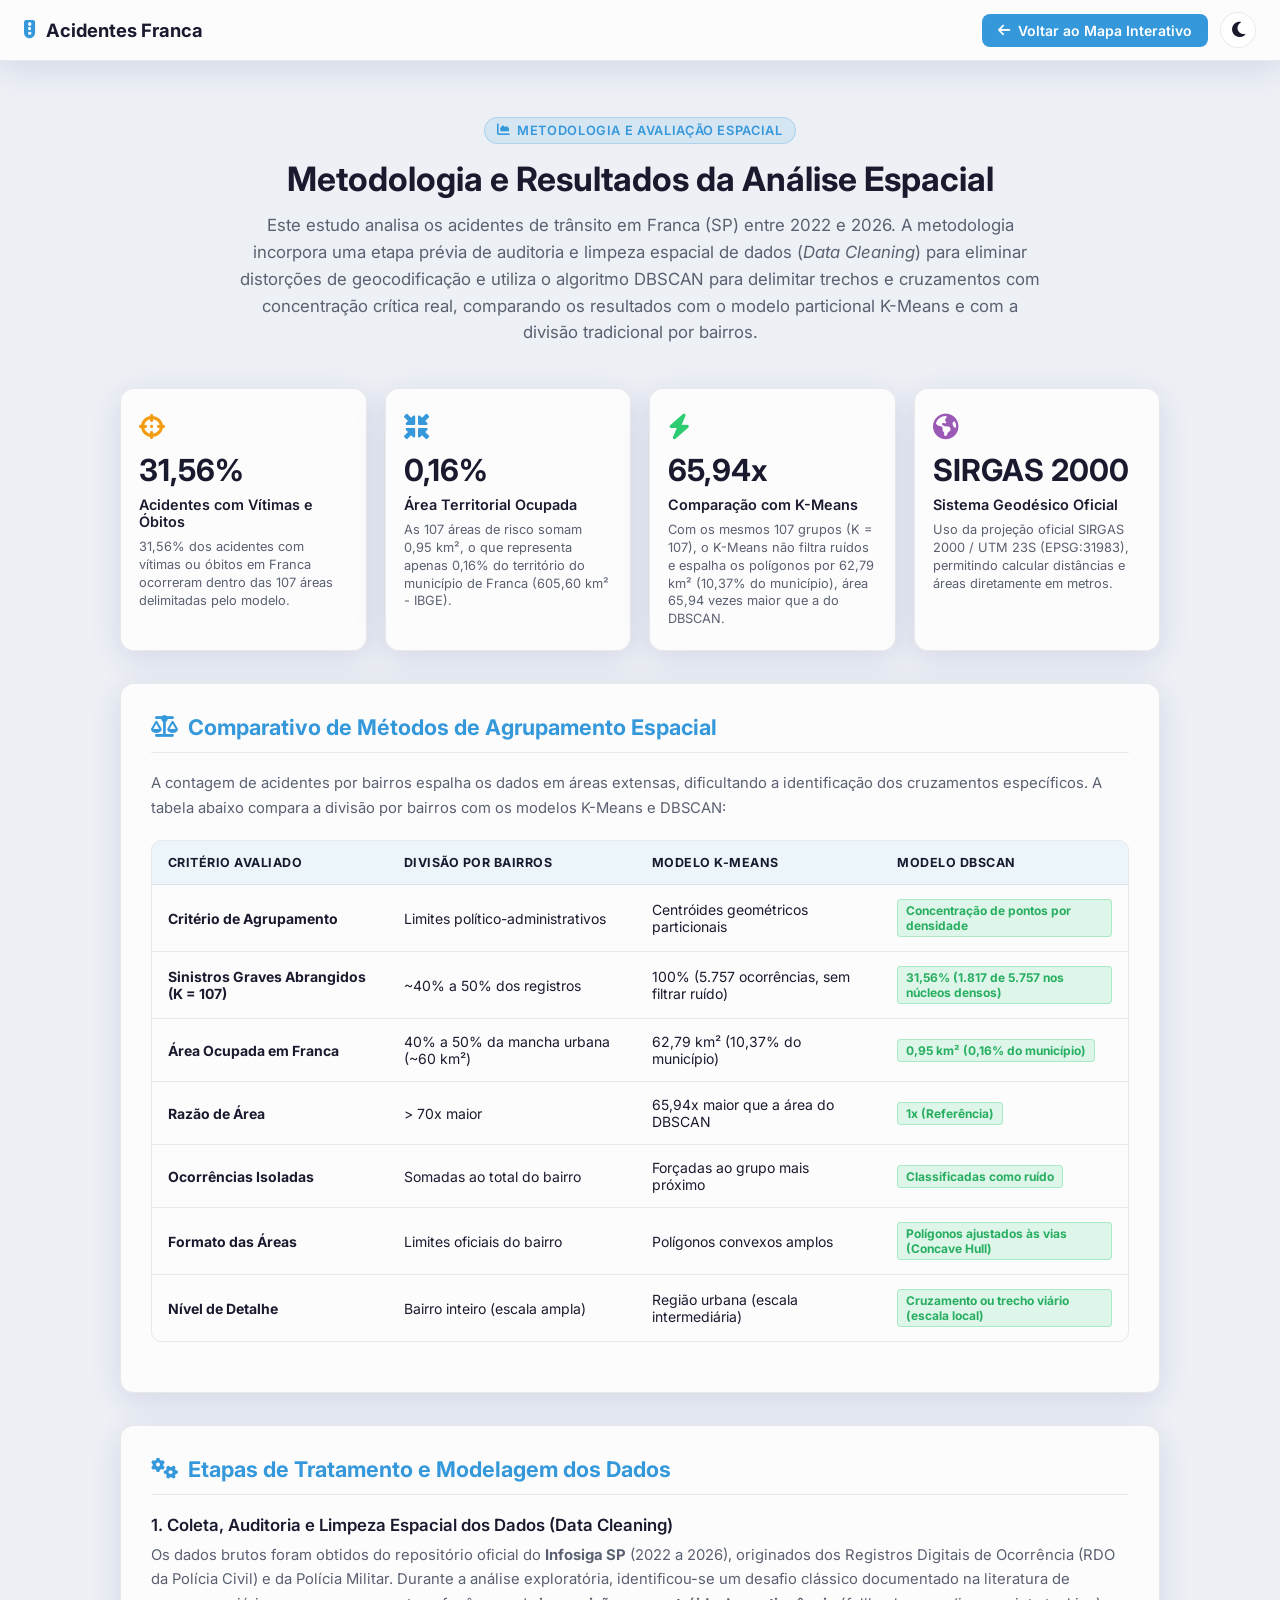
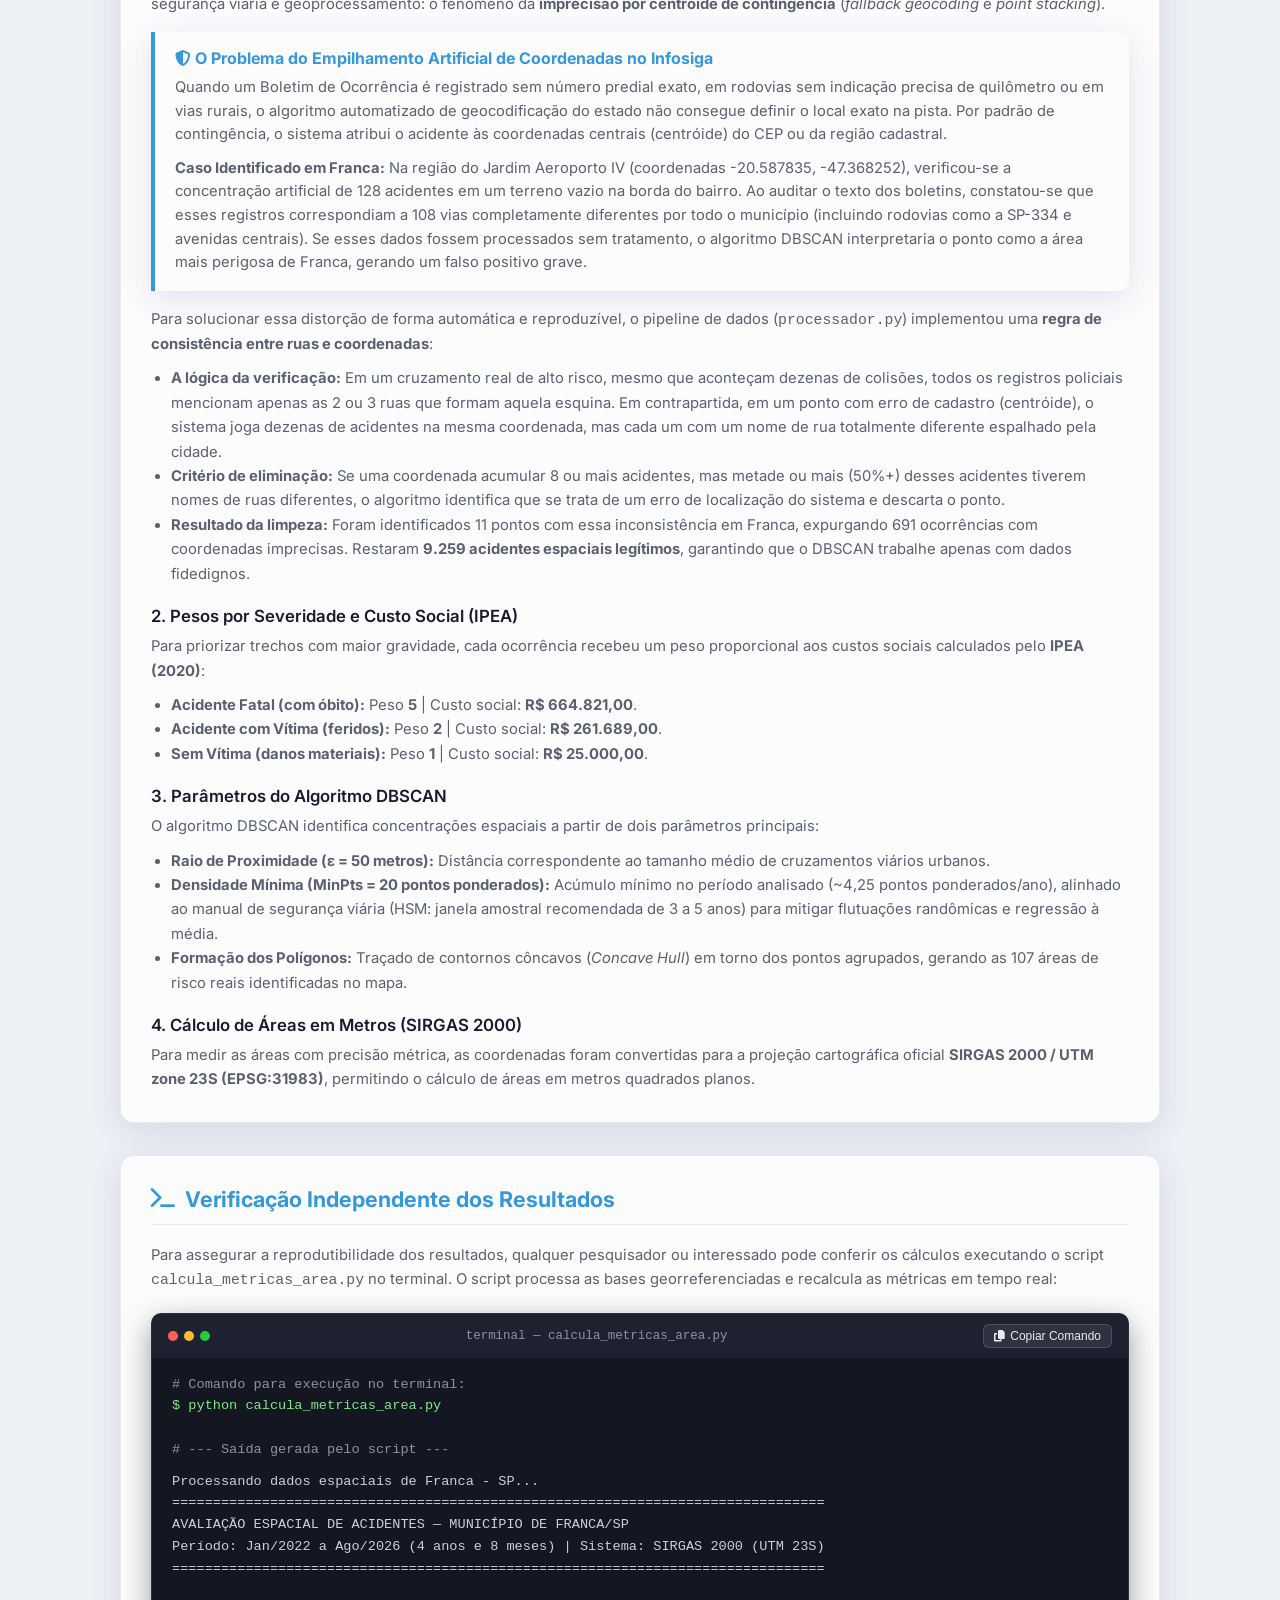
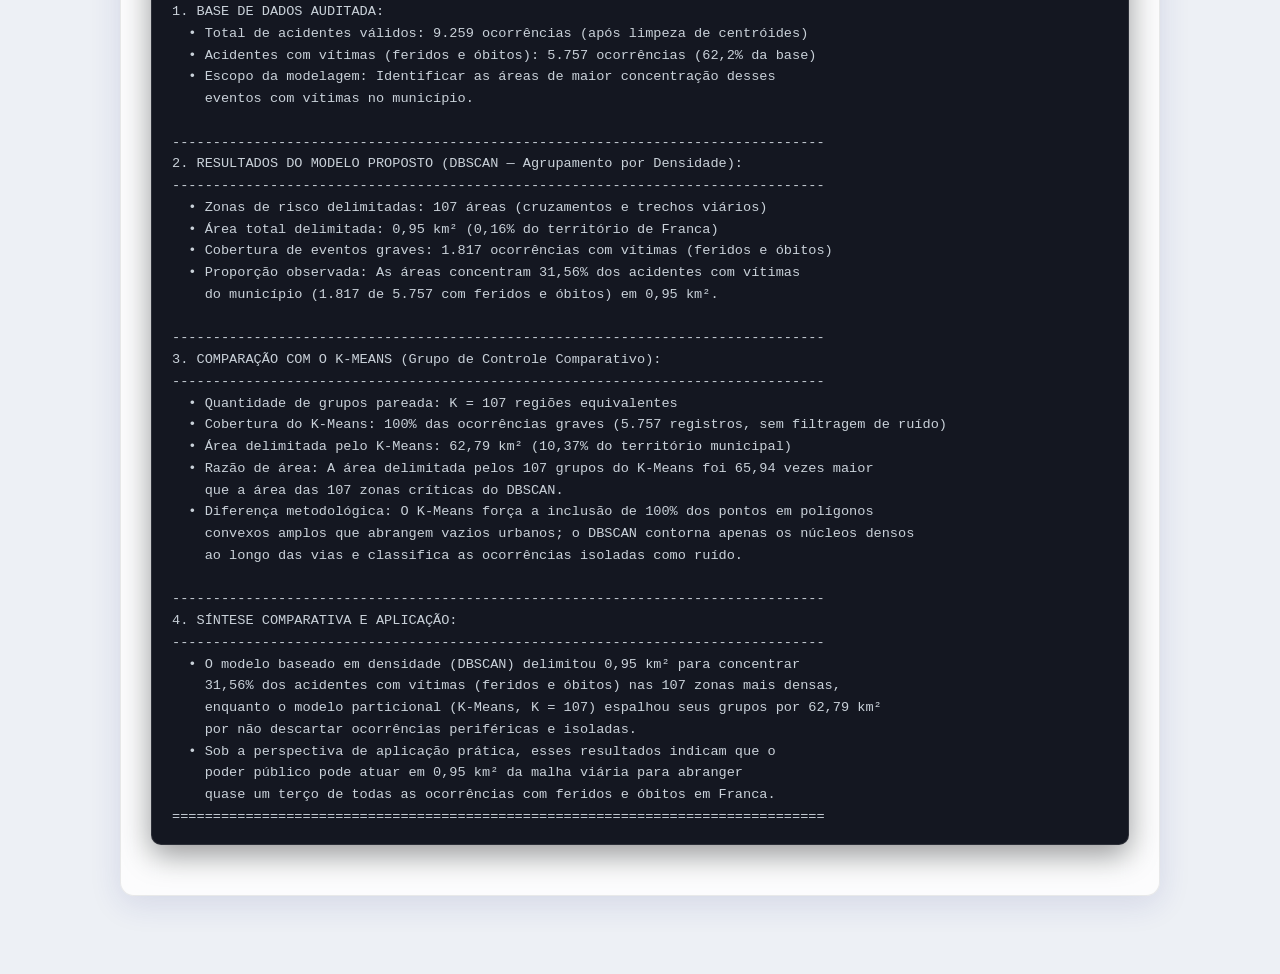
==== commit 7837e2f1: "docs: alinha descrição da cobertura do K-Means entre script, site e monografia" ====
--- a/metodologia.html
+++ b/metodologia.html
@@ -78,7 +78,7 @@
                 <div class="kpi-valor">65,94x</div>
                 <div class="kpi-rotulo">Comparação com K-Means</div>
                 <div class="kpi-desc">
-                    Para cobrir os mesmos acidentes, o modelo K-Means delimitou 62,79 km² (10,37% do município), uma área 66 vezes maior que a do DBSCAN.
+                    Com os mesmos 107 grupos (K = 107), o K-Means não filtra ruídos e espalha os polígonos por 62,79 km² (10,37% do município), área 65,94 vezes maior que a do DBSCAN.
                 </div>
             </div>
 
@@ -118,10 +118,10 @@
                             <td><span class="tag-destaque dbscan">Concentração de pontos por densidade</span></td>
                         </tr>
                         <tr>
-                            <td><strong>Sinistros Graves Concentrados</strong></td>
+                            <td><strong>Sinistros Graves Abrangidos (K = 107)</strong></td>
                             <td>~40% a 50% dos registros</td>
-                            <td>31,56% (1.817 de 5.757 ocorrências pareadas)</td>
-                            <td><span class="tag-destaque dbscan">31,56% (1.817 de 5.757 ocorrências)</span></td>
+                            <td>100% (5.757 ocorrências, sem filtrar ruído)</td>
+                            <td><span class="tag-destaque dbscan">31,56% (1.817 de 5.757 nos núcleos densos)</span></td>
                         </tr>
                         <tr>
                             <td><strong>Área Ocupada em Franca</strong></td>
@@ -257,18 +257,20 @@
                         3. COMPARAÇÃO COM O K-MEANS (Grupo de Controle Comparativo):<br>
                         --------------------------------------------------------------------------------<br>
                         &nbsp;&nbsp;• Quantidade de grupos pareada: K = 107 regiões equivalentes<br>
+                        &nbsp;&nbsp;• Cobertura do K-Means: 100% das ocorrências graves (5.757 registros, sem filtragem de ruído)<br>
                         &nbsp;&nbsp;• Área delimitada pelo K-Means: 62,79 km² (10,37% do território municipal)<br>
-                        &nbsp;&nbsp;• Razão de área: A área delimitada pelo K-Means foi 65,94 vezes maior<br>
-                        &nbsp;&nbsp;&nbsp;&nbsp;que a área delimitada pelo DBSCAN para cobrir a mesma proporção de sinistros.<br>
-                        &nbsp;&nbsp;• Diferença metodológica: O K-Means divide o espaço em polígonos convexos<br>
-                        &nbsp;&nbsp;&nbsp;&nbsp;amplos que abrangem vazios urbanos; o DBSCAN contorna os pontos densos<br>
+                        &nbsp;&nbsp;• Razão de área: A área delimitada pelos 107 grupos do K-Means foi 65,94 vezes maior<br>
+                        &nbsp;&nbsp;&nbsp;&nbsp;que a área das 107 zonas críticas do DBSCAN.<br>
+                        &nbsp;&nbsp;• Diferença metodológica: O K-Means força a inclusão de 100% dos pontos em polígonos<br>
+                        &nbsp;&nbsp;&nbsp;&nbsp;convexos amplos que abrangem vazios urbanos; o DBSCAN contorna apenas os núcleos densos<br>
                         &nbsp;&nbsp;&nbsp;&nbsp;ao longo das vias e classifica as ocorrências isoladas como ruído.<br><br>
                         --------------------------------------------------------------------------------<br>
                         4. SÍNTESE COMPARATIVA E APLICAÇÃO:<br>
                         --------------------------------------------------------------------------------<br>
                         &nbsp;&nbsp;• O modelo baseado em densidade (DBSCAN) delimitou 0,95 km² para concentrar<br>
-                        &nbsp;&nbsp;&nbsp;&nbsp;31,56% dos acidentes com vítimas (feridos e óbitos), enquanto o modelo<br>
-                        &nbsp;&nbsp;&nbsp;&nbsp;particional (K-Means) demandou 62,79 km² para cobrir o mesmo volume.<br>
+                        &nbsp;&nbsp;&nbsp;&nbsp;31,56% dos acidentes com vítimas (feridos e óbitos) nas 107 zonas mais densas,<br>
+                        &nbsp;&nbsp;&nbsp;&nbsp;enquanto o modelo particional (K-Means, K = 107) espalhou seus grupos por 62,79 km²<br>
+                        &nbsp;&nbsp;&nbsp;&nbsp;por não descartar ocorrências periféricas e isoladas.<br>
                         &nbsp;&nbsp;• Sob a perspectiva de aplicação prática, esses resultados indicam que o<br>
                         &nbsp;&nbsp;&nbsp;&nbsp;poder público pode atuar em 0,95 km² da malha viária para abranger<br>
                         &nbsp;&nbsp;&nbsp;&nbsp;quase um terço de todas as ocorrências com feridos e óbitos em Franca.<br>
--- a/style.css
+++ b/style.css
@@ -748,6 +748,29 @@
         border-top: 1px solid var(--border);
         border-radius: 0;
         overflow-y: auto;
+        transition: max-height var(--transition), opacity var(--transition);
+    }
+
+    .painel-filtros.collapsed {
+        margin-left: 0;
+        max-height: 0;
+        padding-top: 0;
+        padding-bottom: 0;
+        overflow: hidden;
+        visibility: hidden;
+        border-top: none;
+    }
+
+    .btn-hamburger {
+        top: 12px;
+        left: 12px;
+        width: 42px;
+        height: 42px;
+        font-size: 1.1rem;
+    }
+
+    .painel-filtros.collapsed + .btn-hamburger {
+        left: 12px;
     }
 
     #mapa {
